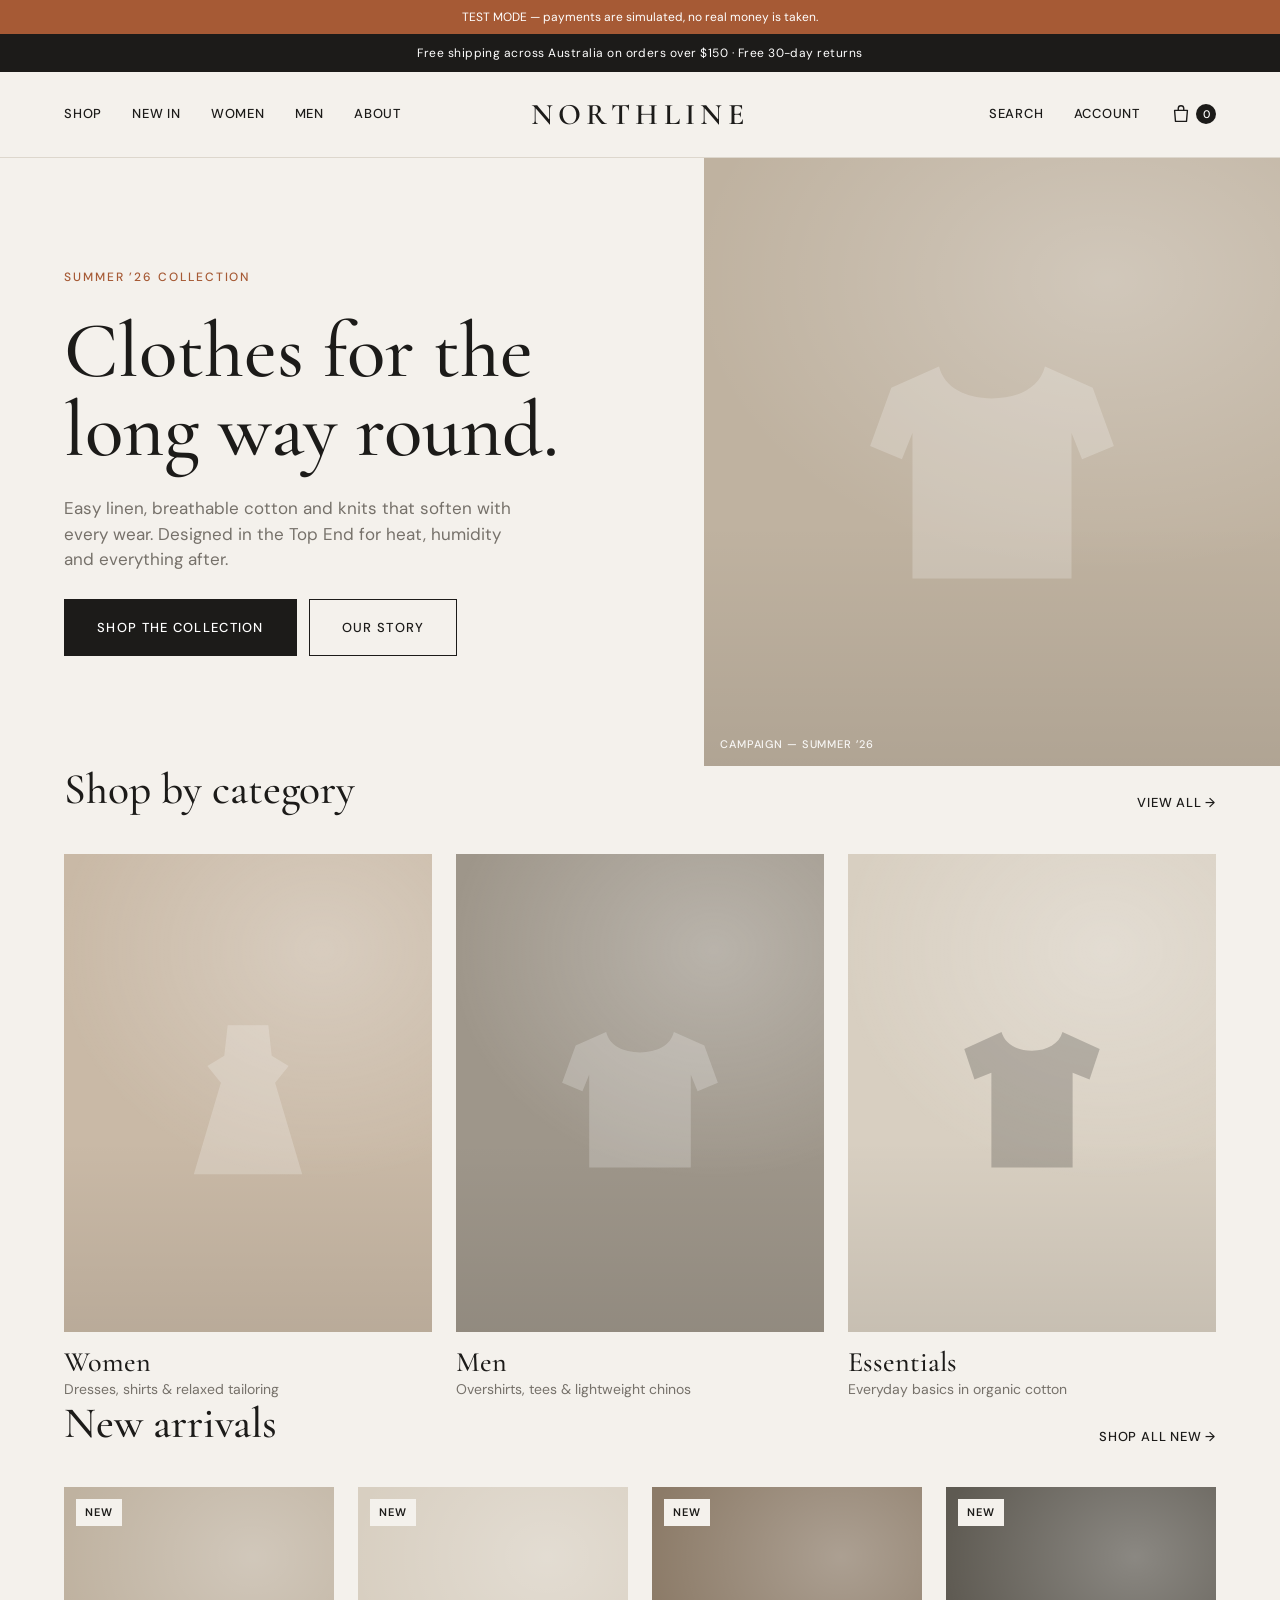
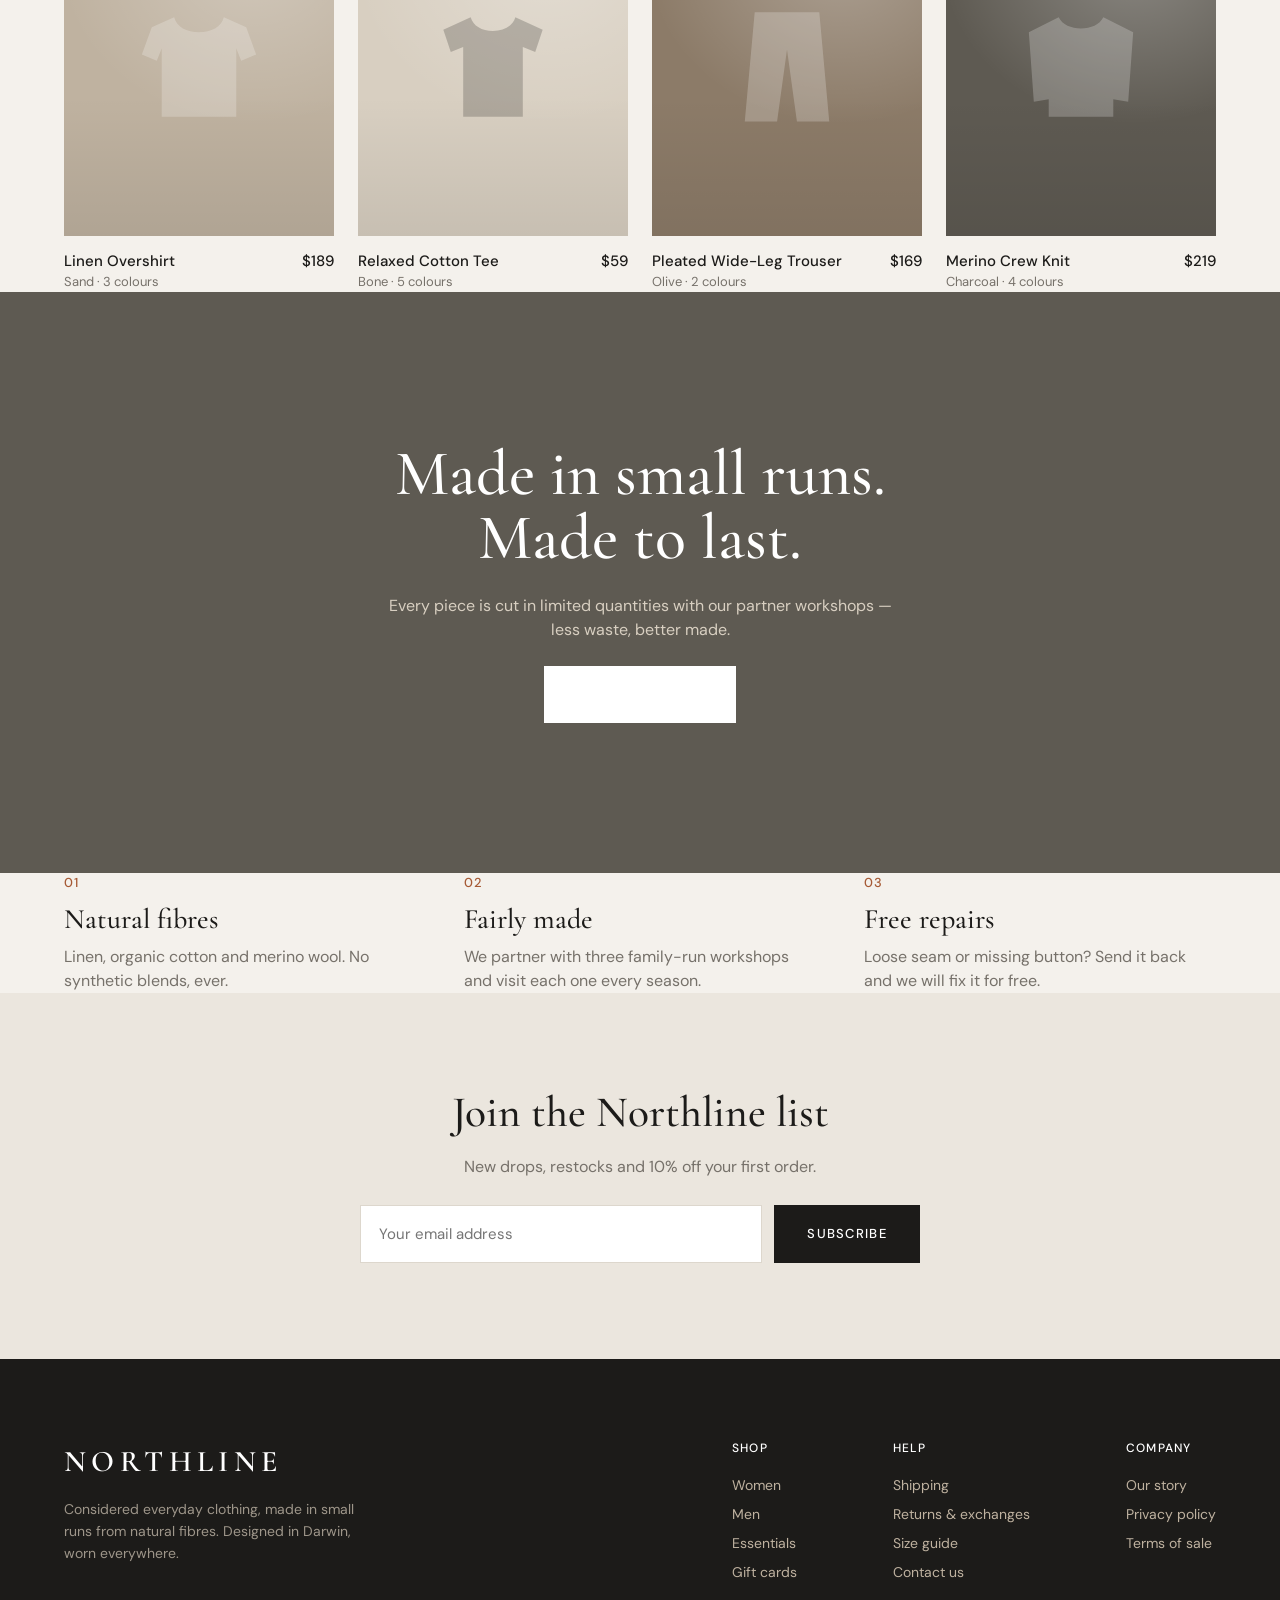
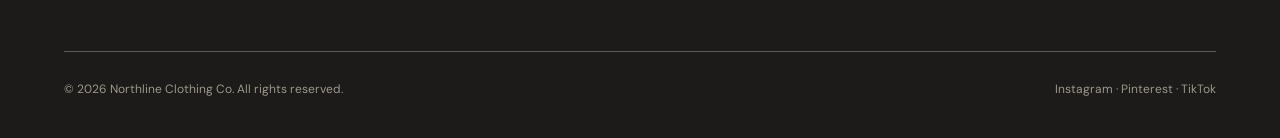
==== index.html @ 9e4be4b4 "Add files via upload" ====
<!DOCTYPE html>
<html lang="en">
<head>
<meta charset="UTF-8">
<meta name="viewport" content="width=device-width, initial-scale=1">
<title>Northline — Considered everyday clothing</title>
<meta name="description" content="Northline makes breathable everyday clothing from natural fibres. Designed in Darwin, Australia. Free shipping over $150.">
<link rel="icon" href="data:image/svg+xml,%3Csvg xmlns='http://www.w3.org/2000/svg' viewBox='0 0 32 32'%3E%3Crect width='32' height='32' fill='%231C1B19'/%3E%3Ctext x='16' y='23' font-family='Georgia' font-size='20' fill='%23F4F1EC' text-anchor='middle'%3EN%3C/text%3E%3C/svg%3E">
<link rel="preconnect" href="https://fonts.googleapis.com">
<link rel="preconnect" href="https://fonts.gstatic.com" crossorigin>
<link href="https://fonts.googleapis.com/css2?family=Cormorant+Garamond:ital,wght@0,500;0,600;1,500&family=DM+Sans:wght@400;500;600&display=swap" rel="stylesheet">
<link rel="stylesheet" href="style.css">
</head>
<body>
<div class="demo" id="demo" hidden>TEST MODE — payments are simulated, no real money is taken.</div>
<div class="ann">Free shipping across Australia on orders over $150 · Free 30-day returns</div>
<header class="nav">
  <div class="navrow">
    <div class="navl">
      <button class="iconbtn" aria-label="Menu" onclick="drawer(true)"><svg width="24" height="24" viewBox="0 0 24 24" fill="none" stroke="currentColor" stroke-width="1.5" stroke-linecap="round"><path d="M3 7h18M3 12h18M3 17h18"/></svg></button>
      <a class="link" href="#shop" data-nav="shop">Shop</a>
      <a class="link" href="#shop-new" data-nav="shop-new">New in</a>
      <a class="link" href="#shop-women" data-nav="shop-women">Women</a>
      <a class="link" href="#shop-men" data-nav="shop-men">Men</a>
      <a class="link" href="#about" data-nav="about">About</a>
    </div>
    <a class="logo" href="#home">NORTHLINE</a>
    <div class="navr">
      <a class="link txt" href="#shop">Search</a>
      <a class="link txt" href="#about">Account</a>
      <a class="link" href="#bag" aria-label="Bag" style="display:inline-flex;align-items:center"><svg class="iconbag" width="22" height="22" viewBox="0 0 24 24" fill="none" stroke="currentColor" stroke-width="1.5" stroke-linejoin="round"><path d="M5 8h14l-1 12H6L5 8z"/><path d="M9 8V6a3 3 0 0 1 6 0v2"/></svg><span class="bagcount" id="bagcount">0</span></a>
    </div>
  </div>
</header>

<div class="drawer" id="drawer">
  <div class="scrim" onclick="drawer(false)"></div>
  <div class="panel">
    <div class="top"><span class="logo" style="font-size:22px">NORTHLINE</span><button aria-label="Close" onclick="drawer(false)"><svg width="24" height="24" viewBox="0 0 24 24" fill="none" stroke="currentColor" stroke-width="1.5" stroke-linecap="round"><path d="M6 6l12 12M18 6L6 18"/></svg></button></div>
    <nav style="padding:20px 0;border-bottom:1px solid var(--line)">
      <a href="#shop">Shop all <span>→</span></a><a href="#shop-new">New in <span>→</span></a><a href="#shop-women">Women <span>→</span></a><a href="#shop-men">Men <span>→</span></a><a href="#about">Our story <span>→</span></a><a href="#bag">Your bag <span>→</span></a>
    </nav>
    <div class="small" style="padding-top:16px"><a href="#about">Account</a><a href="#help">Help &amp; contact</a><a href="#privacy">Privacy</a></div>
    <p class="muted" style="margin-top:auto;font-size:13px">Free shipping on orders over $150</p>
  </div>
</div>

<main id="app"></main>

<footer>
  <div class="ft">
    <div style="max-width:320px"><div class="logo" style="margin-bottom:14px">NORTHLINE</div><p style="color:#9E968A;font-size:14px;line-height:1.6">Considered everyday clothing, made in small runs from natural fibres. Designed in Darwin, worn everywhere.</p></div>
    <div class="cols">
      <div><h4>Shop</h4><a href="#shop-women">Women</a><a href="#shop-men">Men</a><a href="#shop-essentials">Essentials</a><a href="#shop">Gift cards</a></div>
      <div><h4>Help</h4><a href="#help">Shipping</a><a href="#help">Returns &amp; exchanges</a><a href="#help">Size guide</a><a href="#help">Contact us</a></div>
      <div><h4>Company</h4><a href="#about">Our story</a><a href="#privacy">Privacy policy</a><a href="#terms">Terms of sale</a></div>
    </div>
  </div>
  <div class="bot"><span>© 2026 Northline Clothing Co. All rights reserved.<span id="abn"></span></span><span>Instagram · Pinterest · TikTok</span></div>
</footer>

<div class="toast" id="toast"></div>
<div class="modal" id="modal" onclick="if(event.target===this)closeModal()"><div class="box"><div class="h3" id="mtitle"></div><p class="muted" id="mtext"></p><button class="btn dark" onclick="closeModal()">Close</button></div></div>

<script src="config.js"></script>
<script src="app.js"></script>
</body>
</html>
---- style.css ----
:root{--bg:#F4F1EC;--ink:#1C1B19;--stone:#76716A;--line:#DDD7CD;--clay:#A65A35;--card:#EBE6DE;--white:#fff;--pad:64px;--serif:'Cormorant Garamond',Georgia,serif;--sans:'DM Sans',system-ui,sans-serif}
*{box-sizing:border-box;margin:0;padding:0}
html{scroll-behavior:smooth}
body{background:var(--bg);color:var(--ink);font-family:var(--sans);font-size:16px;line-height:1.5;-webkit-font-smoothing:antialiased}
a{color:inherit;text-decoration:none}
button{font:inherit;color:inherit;background:none;border:0;cursor:pointer}
img,svg{display:block}
.wrap{padding:0 var(--pad)}
.eyebrow{font-size:12px;font-weight:500;letter-spacing:.16em;text-transform:uppercase;color:var(--clay)}
.h1{font-family:var(--serif);font-weight:500;font-size:clamp(46px,6.2vw,88px);line-height:1}
.h2{font-family:var(--serif);font-weight:500;font-size:clamp(32px,3.4vw,48px);line-height:1.1}
.h3{font-family:var(--serif);font-weight:500;font-size:clamp(24px,2.2vw,32px);line-height:1.15}
.muted{color:var(--stone)}
.btn{display:inline-flex;align-items:center;justify-content:center;gap:8px;padding:18px 32px;font-size:13px;font-weight:500;letter-spacing:.1em;text-transform:uppercase;border:1px solid var(--ink);transition:.2s}
.btn.dark{background:var(--ink);color:#fff}.btn.dark:hover{background:#3a3834}
.btn.outline:hover{background:var(--ink);color:#fff}
.btn.light{background:#fff;border-color:#fff}.btn.light:hover{background:var(--card)}
.btn.block{width:100%}
.link{font-size:13px;font-weight:500;letter-spacing:.06em;text-transform:uppercase;border-bottom:1px solid transparent;transition:.2s}
.link:hover{border-color:currentColor}
/* header */
.ann{background:var(--ink);color:#fff;font-size:12px;letter-spacing:.04em;text-align:center;padding:10px 16px}
header.nav{position:sticky;top:0;z-index:40;background:rgba(244,241,236,.94);backdrop-filter:blur(10px);border-bottom:1px solid var(--line)}
.navrow{display:grid;grid-template-columns:1fr auto 1fr;align-items:center;padding:20px var(--pad)}
.navl,.navr{display:flex;gap:30px;align-items:center}.navr{justify-content:flex-end}
.logo{font-family:var(--serif);font-weight:600;font-size:30px;letter-spacing:.18em}
.navl a.active{border-color:currentColor}
.iconbtn{display:none;padding:6px}
.bagcount{display:inline-grid;place-items:center;min-width:20px;height:20px;border-radius:10px;background:var(--ink);color:#fff;font-size:11px;padding:0 6px;margin-left:4px;letter-spacing:0}
/* drawer */
.drawer{position:fixed;inset:0;z-index:60;pointer-events:none}
.drawer .scrim{position:absolute;inset:0;background:rgba(28,27,25,.35);opacity:0;transition:.3s}
.drawer .panel{position:absolute;top:0;left:0;bottom:0;width:min(88vw,380px);background:var(--bg);transform:translateX(-100%);transition:.35s cubic-bezier(.2,.8,.2,1);display:flex;flex-direction:column;padding:20px}
.drawer.open{pointer-events:auto}.drawer.open .scrim{opacity:1}.drawer.open .panel{transform:none}
.drawer .top{display:flex;justify-content:space-between;align-items:center;padding-bottom:16px;border-bottom:1px solid var(--line)}
.drawer nav a{display:flex;justify-content:space-between;align-items:center;font-family:var(--serif);font-size:34px;padding:10px 0}
.drawer .small a{display:block;color:var(--stone);padding:6px 0;font-size:15px}
/* images */
.ph{position:relative;overflow:hidden;background:var(--c,#BFB2A0)}
.ph::before{content:"";position:absolute;inset:0;background:radial-gradient(120% 80% at 70% 20%,rgba(255,255,255,.28),transparent 60%),linear-gradient(180deg,transparent 60%,rgba(0,0,0,.08))}
.ph .tag{position:absolute;left:16px;bottom:14px;font-size:11px;font-weight:500;letter-spacing:.08em;text-transform:uppercase;color:rgba(255,255,255,.9)}
.ph.lt .tag{color:rgba(28,27,25,.6)}
.ph svg.garment{position:absolute;left:50%;top:50%;width:46%;transform:translate(-50%,-46%);opacity:.22}
/* hero */
.hero{display:grid;grid-template-columns:1fr 1fr;gap:64px;align-items:center;padding-left:var(--pad)}
.hero .copy{display:flex;flex-direction:column;gap:26px;max-width:560px;padding:64px 0}
.hero .ph{aspect-ratio:720/760}
.row{display:flex;gap:12px;flex-wrap:wrap}
section{padding:110px 0}
.shead{display:flex;justify-content:space-between;align-items:flex-end;gap:16px;margin-bottom:40px}
.grid3{display:grid;grid-template-columns:repeat(3,1fr);gap:24px}
.grid4{display:grid;grid-template-columns:repeat(4,1fr);gap:48px 24px}
.cat .ph{aspect-ratio:400/520;margin-bottom:14px;transition:.4s}
.cat:hover .ph{filter:brightness(.95)}
.pcard .ph{aspect-ratio:310/400;margin-bottom:14px}
.pcard .ph img{transition:.5s}
.pcard:hover .ph{filter:brightness(.96)}
.pcard .info{display:flex;justify-content:space-between;gap:12px;font-weight:500;font-size:15px}
.pcard .sub{font-size:13px;color:var(--stone);font-weight:400}
.badge{position:absolute;top:12px;left:12px;background:var(--bg);font-size:11px;font-weight:600;letter-spacing:.08em;text-transform:uppercase;padding:5px 9px}
.editorial{background:#5E5A52;color:#fff;text-align:center;padding:150px var(--pad);display:flex;flex-direction:column;align-items:center;gap:24px}
.editorial p{color:#D8CFC1;max-width:520px}
.values{display:grid;grid-template-columns:repeat(3,1fr);gap:48px}
.values .n{font-size:13px;font-weight:500;color:var(--clay);letter-spacing:.1em;margin-bottom:10px}
.values p{color:var(--stone);margin-top:10px;max-width:380px}
.news{background:var(--card);text-align:center;padding:96px var(--pad);display:flex;flex-direction:column;align-items:center;gap:18px}
.news form{display:flex;gap:12px;width:100%;max-width:560px;margin-top:8px}
.field{flex:1;min-width:0;padding:16px 18px;border:1px solid var(--line);background:#fff;font:inherit;font-size:15px;outline:none;border-radius:0}
input.field:focus{border-color:var(--ink)}
/* footer */
footer{background:var(--ink);color:#fff;padding:80px var(--pad) 40px}
footer .ft{display:flex;justify-content:space-between;gap:48px;flex-wrap:wrap}
footer .cols{display:flex;gap:96px;flex-wrap:wrap}
footer h4{font-size:12px;font-weight:500;letter-spacing:.1em;text-transform:uppercase;margin-bottom:14px}
footer .cols a,footer .cols span{display:block;color:#BFB2A0;font-size:14px;padding:4px 0}
footer .cols a:hover{color:#fff}
footer .bot{display:flex;justify-content:space-between;gap:16px;flex-wrap:wrap;border-top:1px solid #5E5A52;margin-top:64px;padding-top:28px;font-size:12px;color:#9E968A}
/* shop */
.phead{padding:56px var(--pad) 28px}
.crumb{font-size:13px;color:var(--stone);margin-bottom:12px}.crumb a:hover{color:var(--ink)}
.filters{display:flex;justify-content:space-between;align-items:center;gap:16px;padding:0 var(--pad) 32px;flex-wrap:wrap}
.chips{display:flex;gap:8px;overflow-x:auto;scrollbar-width:none}.chips::-webkit-scrollbar{display:none}
.chip{padding:10px 18px;border:1px solid var(--line);border-radius:999px;font-size:13px;font-weight:500;white-space:nowrap;transition:.2s}
.chip:hover{border-color:var(--ink)}.chip.on{background:var(--ink);color:#fff;border-color:var(--ink)}
select.sort{font:inherit;font-size:13px;font-weight:500;letter-spacing:.06em;text-transform:uppercase;background:transparent;border:0;cursor:pointer;color:var(--ink)}
/* product */
.pmain{display:grid;grid-template-columns:minmax(0,1.15fr) minmax(0,1fr);gap:72px;padding:8px var(--pad) 110px}
.gallery{display:grid;grid-template-columns:repeat(3,1fr);gap:16px}
.gallery .main{grid-column:1/-1;aspect-ratio:760/920}
.gallery .th{aspect-ratio:240/300}
.pinfo{display:flex;flex-direction:column;gap:22px;position:sticky;top:110px;align-self:start}
.swatches{display:flex;gap:12px}
.sw{width:32px;height:32px;border-radius:50%;background:var(--c);border:1px solid var(--line);outline:2px solid transparent;outline-offset:3px;transition:.2s}
.sw.on{outline-color:var(--ink)}
.sizes{display:flex;gap:8px}
.size{width:64px;padding:13px 0;border:1px solid var(--line);font-size:14px;font-weight:500;transition:.2s}
.size:hover{border-color:var(--ink)}.size.on{background:var(--ink);color:#fff;border-color:var(--ink)}
.size.out{color:#B5AEA4;text-decoration:line-through;cursor:not-allowed}
.lbl{font-size:13px;font-weight:500;letter-spacing:.06em;text-transform:uppercase;display:flex;justify-content:space-between}
.lbl span{font-weight:400;letter-spacing:0;text-transform:none;color:var(--stone)}
.err{color:var(--clay);font-size:13px;min-height:0}
details{border-bottom:1px solid var(--line);padding:18px 0}
details summary{list-style:none;display:flex;justify-content:space-between;cursor:pointer;font-weight:500;font-size:15px}
details summary::-webkit-details-marker{display:none}
details summary::after{content:"+";font-size:20px;line-height:1;font-weight:400}
details[open] summary::after{content:"–"}
details p{color:var(--stone);font-size:14px;margin-top:12px;line-height:1.65}
.accs{border-top:1px solid var(--line)}
/* about */
.intro{text-align:center;padding:110px var(--pad) 72px;display:flex;flex-direction:column;align-items:center;gap:22px}
.intro p{max-width:620px;font-size:18px}
.story{display:grid;grid-template-columns:1fr 1.15fr;gap:96px;padding:110px var(--pad)}
.story p{color:var(--stone);font-size:17px;line-height:1.75;margin-bottom:20px}
.stats{display:grid;grid-template-columns:repeat(4,1fr);gap:24px;padding:0 var(--pad) 110px}
.stat{background:var(--card);padding:40px}.stat b{display:block;font-family:var(--serif);font-weight:500;font-size:56px;line-height:1.1}
.cta{background:var(--ink);color:#fff;text-align:center;padding:100px var(--pad);display:flex;flex-direction:column;align-items:center;gap:24px}
/* bag */
.bagmain{display:grid;grid-template-columns:1fr 440px;gap:64px;padding:0 var(--pad) 110px;align-items:start}
.items{border-top:1px solid var(--line)}
.item{display:grid;grid-template-columns:132px 1fr auto;gap:28px;padding:28px 0;border-bottom:1px solid var(--line)}
.item .ph{aspect-ratio:132/166}
.item .meta{display:flex;flex-direction:column;gap:8px;align-items:flex-start}
.qty{display:inline-flex;align-items:center;border:1px solid var(--line)}
.qty button{width:38px;height:38px;font-size:18px}.qty span{min-width:24px;text-align:center;font-weight:500;font-size:14px}
.rm{font-size:13px;color:var(--stone);text-decoration:underline}
.summary{background:var(--card);padding:36px;display:flex;flex-direction:column;gap:14px;position:sticky;top:110px}
.sline{display:flex;justify-content:space-between;color:var(--stone);font-size:15px}
.sline.total{color:var(--ink);font-weight:500;font-size:17px;border-top:1px solid #D8CFC1;padding-top:14px}
.empty{padding:40px 0 110px;text-align:center;display:flex;flex-direction:column;align-items:center;gap:18px}
/* toast + modal */
.toast{position:fixed;left:50%;bottom:24px;transform:translate(-50%,calc(100% + 40px));visibility:hidden;background:var(--ink);color:#fff;padding:14px 20px;font-size:14px;z-index:80;transition:.35s cubic-bezier(.2,.8,.2,1);display:flex;gap:16px;align-items:center;white-space:nowrap}
.toast.show{transform:translate(-50%,0);visibility:visible}.toast a{text-decoration:underline}
.modal{position:fixed;inset:0;z-index:90;display:none;place-items:center;background:rgba(28,27,25,.4);padding:20px}
.modal.open{display:grid}
.modal .box{background:var(--bg);padding:40px;max-width:440px;text-align:center;display:flex;flex-direction:column;gap:14px;align-items:center}
main{animation:fade .35s ease}
@keyframes fade{from{opacity:0;transform:translateY(6px)}to{opacity:1;transform:none}}
/* responsive */
@media (max-width:1000px){:root{--pad:32px}.grid4{grid-template-columns:repeat(2,1fr)}.stats{grid-template-columns:repeat(2,1fr)}.bagmain{grid-template-columns:1fr}.summary{position:static}}
@media (max-width:760px){
:root{--pad:20px}
section{padding:56px 0}
.navrow{padding:12px var(--pad)}.navl a,.navr a.txt{display:none}.iconbtn{display:inline-flex}
.logo{font-size:22px;letter-spacing:.16em}.navl,.navr{gap:10px}
.hero{grid-template-columns:1fr;gap:0;padding:0}.hero .ph{order:-1;aspect-ratio:390/460}.hero .copy{padding:28px var(--pad) 8px;gap:16px}
.hero .row .btn{flex:1 1 100%}
.grid3{grid-template-columns:1fr;gap:16px}
.cat{display:grid;grid-template-columns:88px 1fr;gap:16px;align-items:center;border-bottom:1px solid var(--line);padding-bottom:16px}
.cat .ph{aspect-ratio:88/104;margin:0}
.grid4{gap:28px 16px}
.pcard .info{flex-direction:column;gap:2px;font-size:14px}.pcard .sub{display:none}
.editorial{padding:72px var(--pad)}
.values{grid-template-columns:1fr;gap:28px}
.news{padding:48px var(--pad);text-align:left;align-items:flex-start}.news form{flex-direction:column}
footer{padding:48px var(--pad) 32px}footer .cols{gap:40px}
.phead{padding:24px var(--pad) 16px}
.pmain{grid-template-columns:1fr;gap:24px;padding:0 0 56px}
.gallery{grid-template-columns:none;grid-auto-flow:column;grid-auto-columns:88%;overflow-x:auto;scroll-snap-type:x mandatory;gap:8px;scrollbar-width:none}
.gallery .main,.gallery .th{grid-column:auto;aspect-ratio:390/480;scroll-snap-align:start}
.pinfo{padding:0 var(--pad);position:static}
.sizes .size{flex:1;width:auto}
.intro{padding:48px var(--pad) 32px;text-align:left;align-items:flex-start}.intro .h1{text-align:left}
.story{grid-template-columns:1fr;gap:16px;padding:48px var(--pad)}
.stats{gap:12px;padding-bottom:56px}.stat{padding:20px}.stat b{font-size:36px}
.cta{padding:56px var(--pad)}
.item{grid-template-columns:88px 1fr;gap:16px}.item .price{grid-column:2}
.summary{padding:20px}
}
/* ---------- checkout, help, images ---------- */
.ph img.photo{position:absolute;inset:0;width:100%;height:100%;object-fit:cover}
.demo{background:#A65A35;color:#fff;font-size:12px;text-align:center;padding:8px 16px}
.cform{display:flex;flex-direction:column;gap:18px}
.cform .h3{margin-top:14px}
.fgrid{display:grid;grid-template-columns:1fr 1fr;gap:14px}
.fl{display:flex;flex-direction:column;gap:6px;font-size:13px;font-weight:500}
.fl.full{grid-column:1/-1}
.fl .field,.fl select{width:100%}
select.field{appearance:none;background:#fff url("data:image/svg+xml,%3Csvg xmlns='http://www.w3.org/2000/svg' width='12' height='8' fill='none' stroke='%231C1B19' stroke-width='1.5'%3E%3Cpath d='M1 1l5 5 5-5'/%3E%3C/svg%3E") no-repeat right 16px center}
.field:invalid.touched{border-color:#A65A35}
.shipopt{display:flex;gap:14px;align-items:center;border:1px solid var(--line);background:#fff;padding:16px 18px;cursor:pointer}
.shipopt+.shipopt{margin-top:-1px}
.shipopt:has(input:checked){border-color:var(--ink);position:relative;z-index:1}
.shipopt input{accent-color:#1C1B19;width:18px;height:18px}
.shipopt .grow{flex:1}.shipopt small{display:block;color:var(--stone)}
.paybox{background:#fff;border:1px solid var(--line);padding:20px;min-height:120px}
.secure{display:flex;gap:8px;align-items:center;font-size:13px;color:var(--stone)}
.mini{display:grid;grid-template-columns:56px 1fr auto;gap:14px;align-items:center;font-size:14px}
.mini .ph{aspect-ratio:56/70}
.mini .q{position:relative}
.help{max-width:820px;padding:0 var(--pad) 110px}
.help h2{margin:48px 0 12px}.help p,.help li{color:var(--stone);line-height:1.75;margin-bottom:10px}.help ul{padding-left:20px}
.confirm{max-width:640px;margin:0 auto;padding:96px var(--pad) 120px;text-align:center;display:flex;flex-direction:column;gap:18px;align-items:center}
.tick{width:64px;height:64px;border-radius:50%;background:var(--ink);display:grid;place-items:center}
@media (max-width:760px){.fgrid{grid-template-columns:1fr}.confirm{padding:56px var(--pad) 72px}}
@media (max-width:760px){.ann,.demo{font-size:11px;padding:7px 12px}}
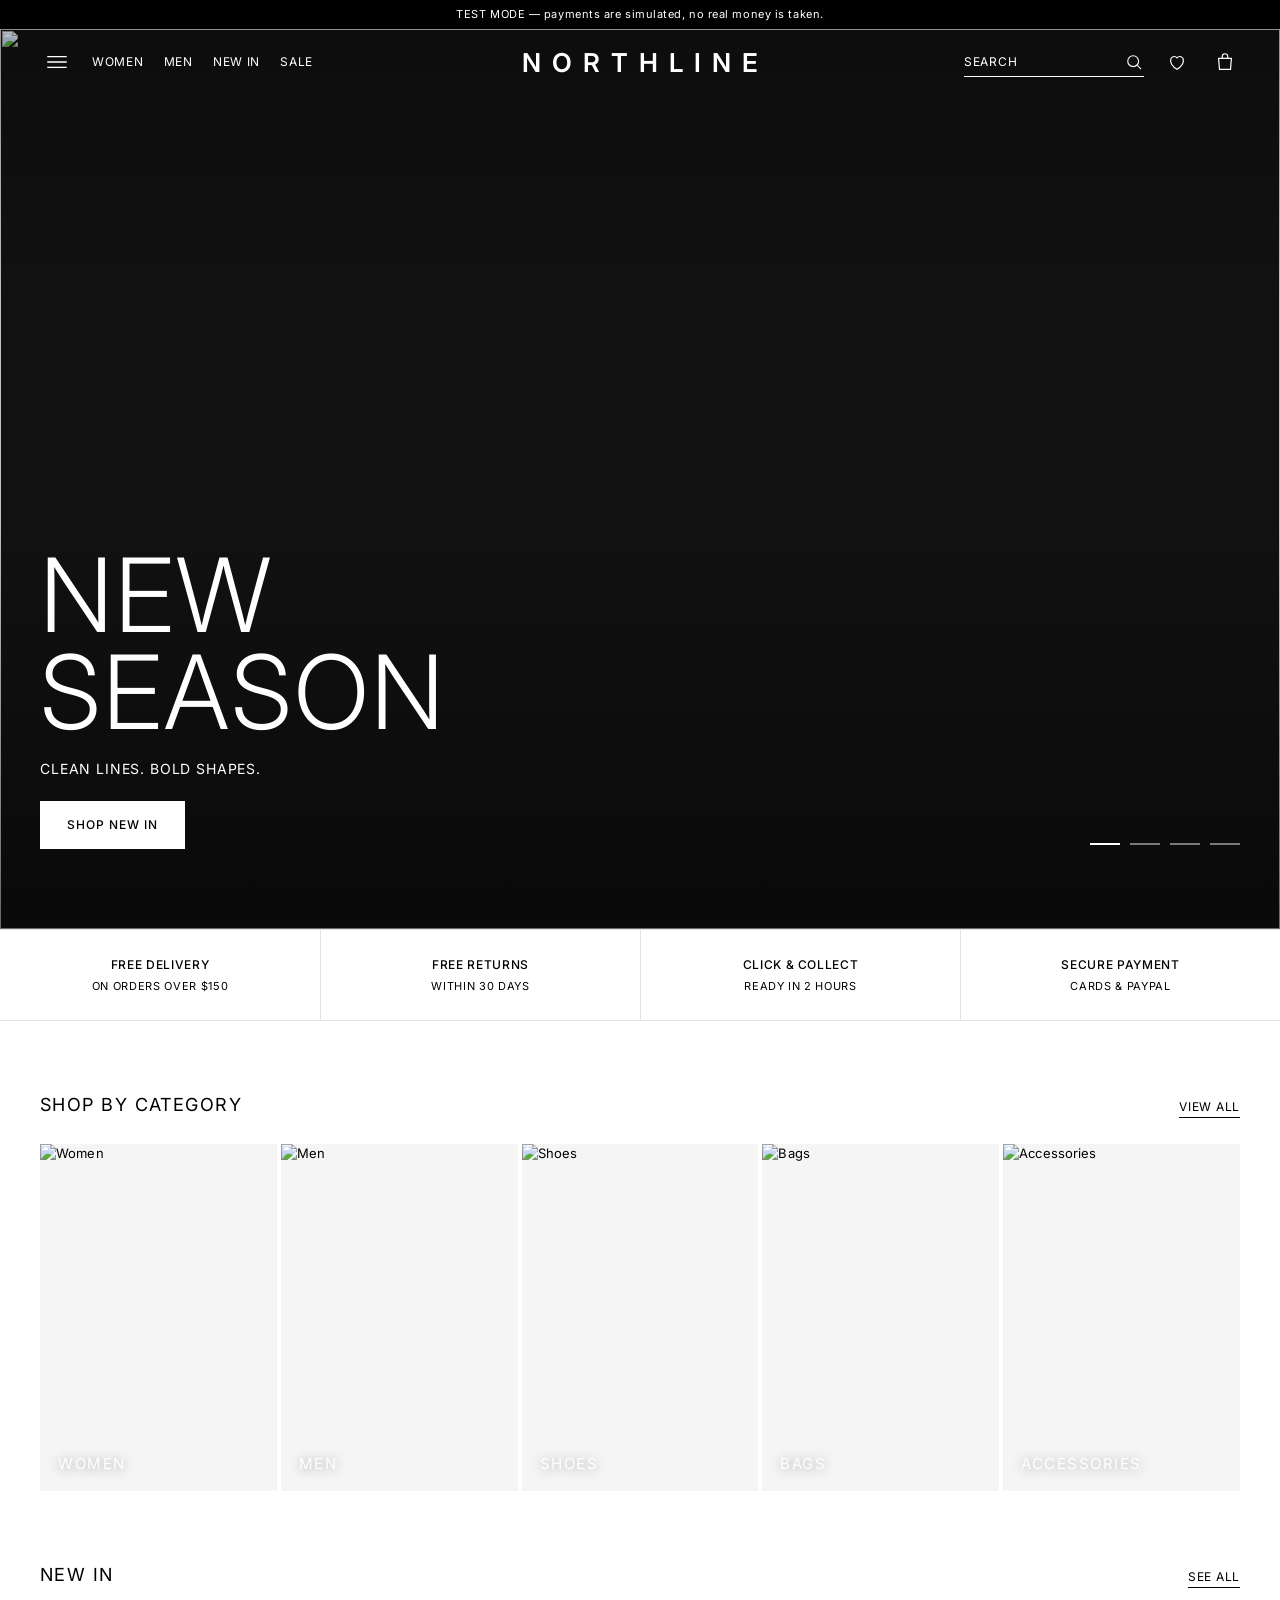
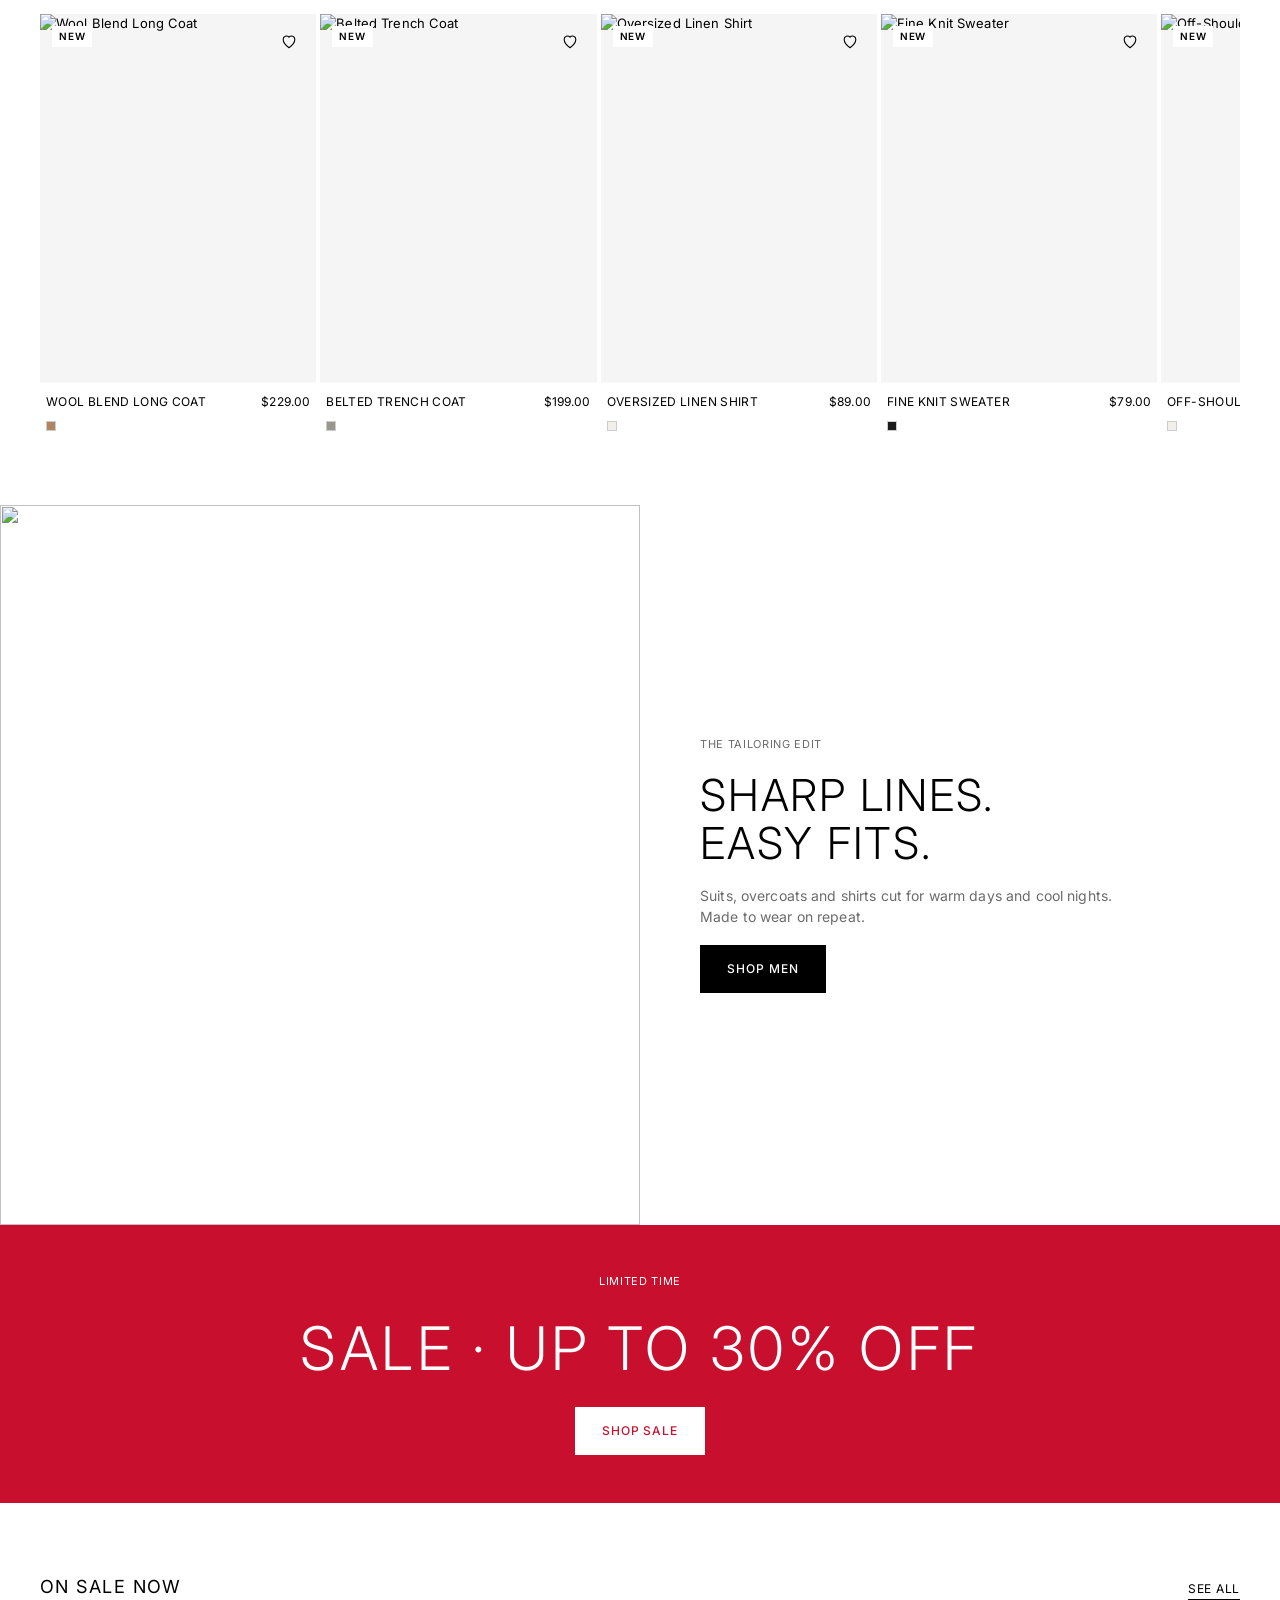
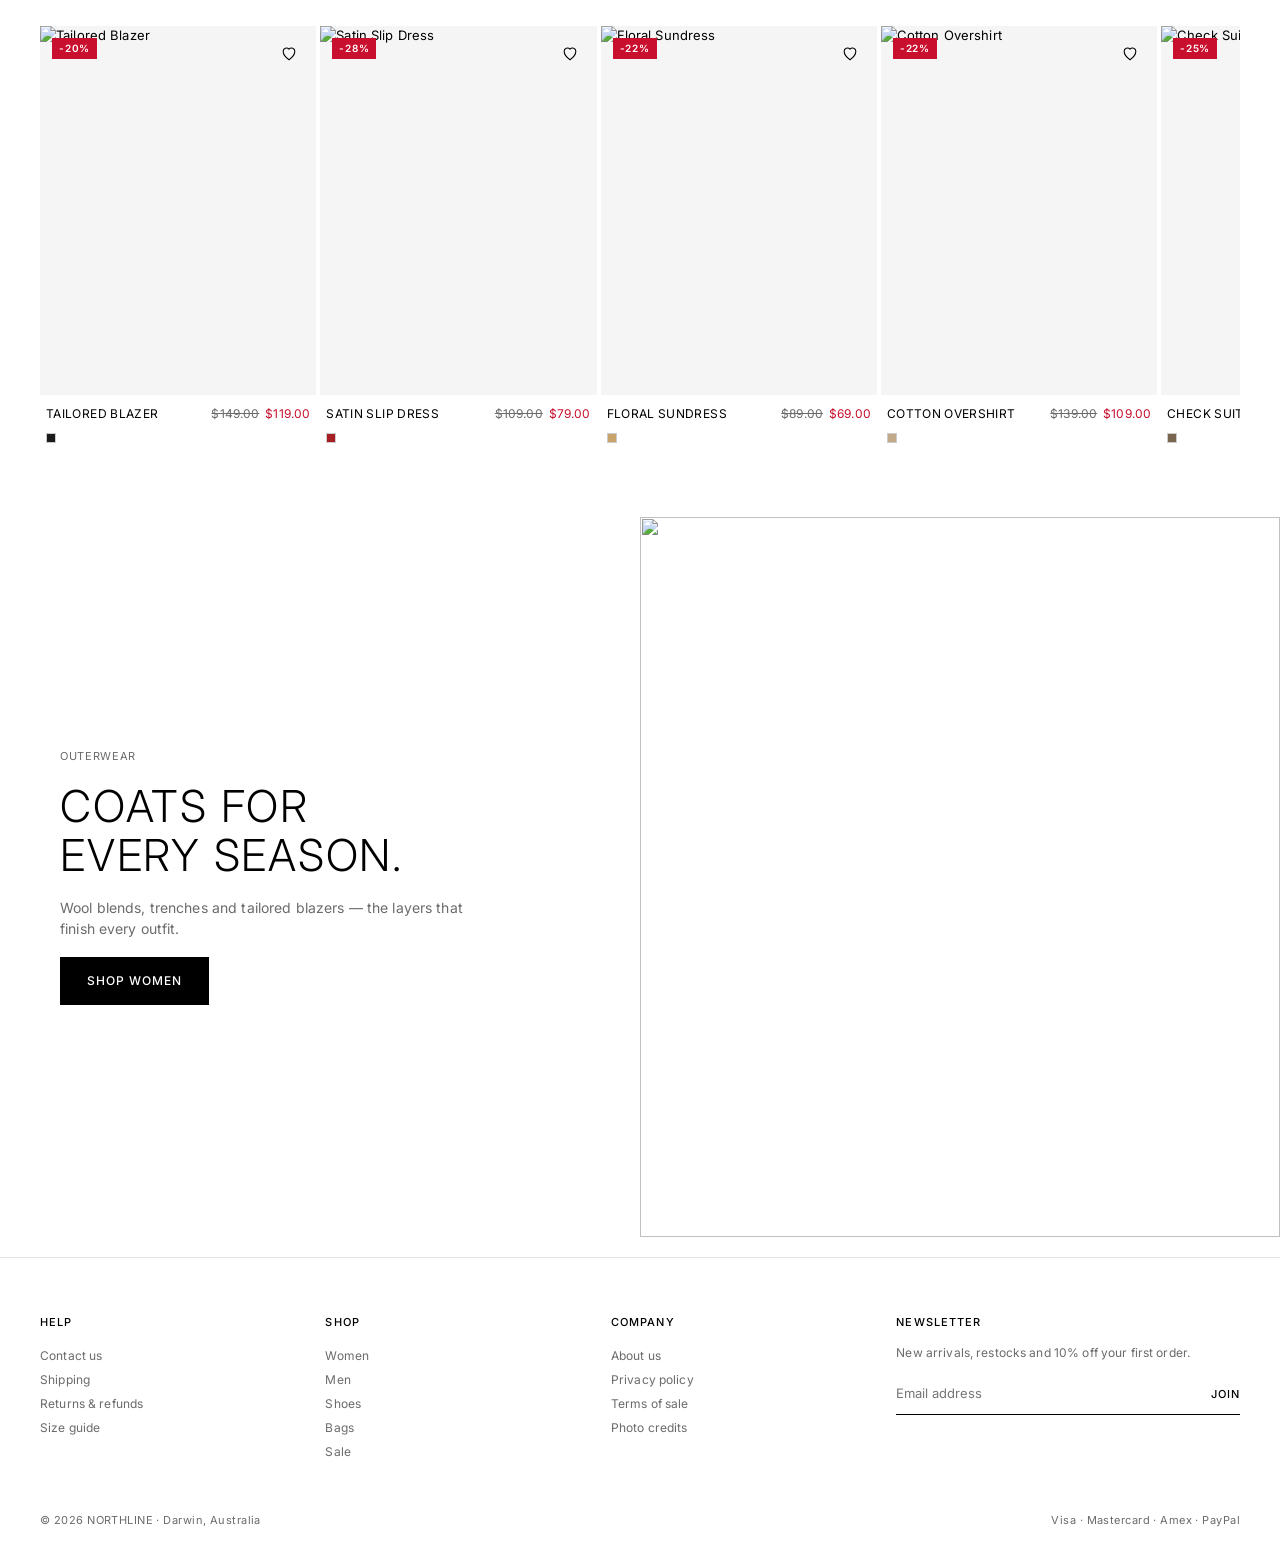
==== commit d70598ae: "Full fashion store with owner admin page" ====
--- a/index.html
+++ b/index.html
@@ -3,64 +3,66 @@
 <head>
 <meta charset="UTF-8">
 <meta name="viewport" content="width=device-width, initial-scale=1">
-<title>Northline — Considered everyday clothing</title>
-<meta name="description" content="Northline makes breathable everyday clothing from natural fibres. Designed in Darwin, Australia. Free shipping over $150.">
-<link rel="icon" href="data:image/svg+xml,%3Csvg xmlns='http://www.w3.org/2000/svg' viewBox='0 0 32 32'%3E%3Crect width='32' height='32' fill='%231C1B19'/%3E%3Ctext x='16' y='23' font-family='Georgia' font-size='20' fill='%23F4F1EC' text-anchor='middle'%3EN%3C/text%3E%3C/svg%3E">
+<title>NORTHLINE — Women, Men, Shoes &amp; Bags</title>
+<meta name="description" content="Shop new-season womenswear, menswear, shoes, bags and accessories. Free delivery over $150 across Australia.">
+<link rel="icon" href="data:image/svg+xml,%3Csvg xmlns='http://www.w3.org/2000/svg' viewBox='0 0 32 32'%3E%3Crect width='32' height='32' fill='%23000'/%3E%3Ctext x='16' y='22' font-family='Arial' font-weight='700' font-size='16' fill='%23fff' text-anchor='middle'%3EN%3C/text%3E%3C/svg%3E">
 <link rel="preconnect" href="https://fonts.googleapis.com">
 <link rel="preconnect" href="https://fonts.gstatic.com" crossorigin>
-<link href="https://fonts.googleapis.com/css2?family=Cormorant+Garamond:ital,wght@0,500;0,600;1,500&family=DM+Sans:wght@400;500;600&display=swap" rel="stylesheet">
+<link rel="preconnect" href="https://images.unsplash.com">
+<link href="https://fonts.googleapis.com/css2?family=Inter:wght@300;400;500;600&display=swap" rel="stylesheet">
 <link rel="stylesheet" href="style.css">
 </head>
 <body>
 <div class="demo" id="demo" hidden>TEST MODE — payments are simulated, no real money is taken.</div>
-<div class="ann">Free shipping across Australia on orders over $150 · Free 30-day returns</div>
-<header class="nav">
-  <div class="navrow">
-    <div class="navl">
-      <button class="iconbtn" aria-label="Menu" onclick="drawer(true)"><svg width="24" height="24" viewBox="0 0 24 24" fill="none" stroke="currentColor" stroke-width="1.5" stroke-linecap="round"><path d="M3 7h18M3 12h18M3 17h18"/></svg></button>
-      <a class="link" href="#shop" data-nav="shop">Shop</a>
-      <a class="link" href="#shop-new" data-nav="shop-new">New in</a>
-      <a class="link" href="#shop-women" data-nav="shop-women">Women</a>
-      <a class="link" href="#shop-men" data-nav="shop-men">Men</a>
-      <a class="link" href="#about" data-nav="about">About</a>
-    </div>
-    <a class="logo" href="#home">NORTHLINE</a>
-    <div class="navr">
-      <a class="link txt" href="#shop">Search</a>
-      <a class="link txt" href="#about">Account</a>
-      <a class="link" href="#bag" aria-label="Bag" style="display:inline-flex;align-items:center"><svg class="iconbag" width="22" height="22" viewBox="0 0 24 24" fill="none" stroke="currentColor" stroke-width="1.5" stroke-linejoin="round"><path d="M5 8h14l-1 12H6L5 8z"/><path d="M9 8V6a3 3 0 0 1 6 0v2"/></svg><span class="bagcount" id="bagcount">0</span></a>
-    </div>
+<header class="hdr" id="hdr">
+  <div class="hl">
+    <button class="ib" aria-label="Menu" onclick="UI.menu(true)"><svg width="26" height="26" viewBox="0 0 24 24" fill="none" stroke="currentColor" stroke-width="1.3"><path d="M3 7h18M3 12h18M3 17h18"/></svg></button>
+    <nav class="topcats" id="topcats"></nav>
+  </div>
+  <a class="logo" href="#home">NORTHLINE</a>
+  <div class="hr">
+    <button class="searchbtn" onclick="UI.search(true)"><span>Search</span><svg width="20" height="20" viewBox="0 0 24 24" fill="none" stroke="currentColor" stroke-width="1.3"><circle cx="11" cy="11" r="6.5"/><path d="M16 16l4.5 4.5"/></svg></button>
+    <a class="ib" href="#wishlist" aria-label="Wishlist"><svg width="22" height="22" viewBox="0 0 24 24" fill="none" stroke="currentColor" stroke-width="1.3"><path d="M12 20s-7-4.4-7-10a4 4 0 0 1 7-2.6A4 4 0 0 1 19 10c0 5.6-7 10-7 10z"/></svg><span class="cnt" id="wishcount"></span></a>
+    <button class="ib" aria-label="Bag" onclick="UI.bag(true)"><svg width="22" height="22" viewBox="0 0 24 24" fill="none" stroke="currentColor" stroke-width="1.3"><path d="M5 8h14l-1 12H6L5 8z"/><path d="M9 8V6a3 3 0 0 1 6 0v2"/></svg><span class="cnt" id="bagcount"></span></button>
   </div>
 </header>
 
-<div class="drawer" id="drawer">
-  <div class="scrim" onclick="drawer(false)"></div>
-  <div class="panel">
-    <div class="top"><span class="logo" style="font-size:22px">NORTHLINE</span><button aria-label="Close" onclick="drawer(false)"><svg width="24" height="24" viewBox="0 0 24 24" fill="none" stroke="currentColor" stroke-width="1.5" stroke-linecap="round"><path d="M6 6l12 12M18 6L6 18"/></svg></button></div>
-    <nav style="padding:20px 0;border-bottom:1px solid var(--line)">
-      <a href="#shop">Shop all <span>→</span></a><a href="#shop-new">New in <span>→</span></a><a href="#shop-women">Women <span>→</span></a><a href="#shop-men">Men <span>→</span></a><a href="#about">Our story <span>→</span></a><a href="#bag">Your bag <span>→</span></a>
-    </nav>
-    <div class="small" style="padding-top:16px"><a href="#about">Account</a><a href="#help">Help &amp; contact</a><a href="#privacy">Privacy</a></div>
-    <p class="muted" style="margin-top:auto;font-size:13px">Free shipping on orders over $150</p>
-  </div>
+<!-- side menu -->
+<div class="layer" id="menu"><div class="scrim" onclick="UI.menu(false)"></div>
+  <aside class="side left">
+    <div class="sidetop"><span class="logo sm">NORTHLINE</span><button class="ib" onclick="UI.menu(false)" aria-label="Close"><svg width="24" height="24" viewBox="0 0 24 24" fill="none" stroke="currentColor" stroke-width="1.3"><path d="M6 6l12 12M18 6L6 18"/></svg></button></div>
+    <nav class="menulinks" id="menulinks"></nav>
+    <div class="menusmall"><a href="#wishlist">Wishlist</a><a href="#bag">Shopping bag</a><a href="#help">Help &amp; contact</a><a href="#help">Shipping &amp; returns</a><a href="admin.html">Store owner login</a></div>
+  </aside>
 </div>
 
-<main id="app"></main>
+<!-- bag drawer -->
+<div class="layer" id="bagdrawer"><div class="scrim" onclick="UI.bag(false)"></div>
+  <aside class="side right"><div class="sidetop"><b>SHOPPING BAG (<span id="bagn">0</span>)</b><button class="ib" onclick="UI.bag(false)" aria-label="Close"><svg width="24" height="24" viewBox="0 0 24 24" fill="none" stroke="currentColor" stroke-width="1.3"><path d="M6 6l12 12M18 6L6 18"/></svg></button></div>
+  <div id="bagbody" class="bagbody"></div></aside>
+</div>
 
-<footer>
-  <div class="ft">
-    <div style="max-width:320px"><div class="logo" style="margin-bottom:14px">NORTHLINE</div><p style="color:#9E968A;font-size:14px;line-height:1.6">Considered everyday clothing, made in small runs from natural fibres. Designed in Darwin, worn everywhere.</p></div>
-    <div class="cols">
-      <div><h4>Shop</h4><a href="#shop-women">Women</a><a href="#shop-men">Men</a><a href="#shop-essentials">Essentials</a><a href="#shop">Gift cards</a></div>
-      <div><h4>Help</h4><a href="#help">Shipping</a><a href="#help">Returns &amp; exchanges</a><a href="#help">Size guide</a><a href="#help">Contact us</a></div>
-      <div><h4>Company</h4><a href="#about">Our story</a><a href="#privacy">Privacy policy</a><a href="#terms">Terms of sale</a></div>
-    </div>
+<!-- search -->
+<div class="searchlayer" id="searchlayer">
+  <div class="searchtop"><input id="q" type="search" placeholder="SEARCH FOR AN ITEM, COLOUR, CATEGORY…" autocomplete="off" aria-label="Search"><button class="ib" onclick="UI.search(false)" aria-label="Close search"><svg width="24" height="24" viewBox="0 0 24 24" fill="none" stroke="currentColor" stroke-width="1.3"><path d="M6 6l12 12M18 6L6 18"/></svg></button></div>
+  <div class="searchsugg" id="searchsugg"></div>
+  <div class="grid g4 searchres" id="searchres"></div>
+</div>
+
+<main id="app"><div class="loading">Loading…</div></main>
+
+<footer class="ftr">
+  <div class="fcols">
+    <div><h4>Help</h4><a href="#help">Contact us</a><a href="#help">Shipping</a><a href="#help">Returns &amp; refunds</a><a href="#help">Size guide</a></div>
+    <div><h4>Shop</h4><a href="#shop-women">Women</a><a href="#shop-men">Men</a><a href="#shop-shoes">Shoes</a><a href="#shop-bags">Bags</a><a href="#shop-sale">Sale</a></div>
+    <div><h4>Company</h4><a href="#about">About us</a><a href="#privacy">Privacy policy</a><a href="#terms">Terms of sale</a><a href="#credits">Photo credits</a></div>
+    <div class="fnews"><h4>Newsletter</h4><p>New arrivals, restocks and 10% off your first order.</p><form id="newsform"><input type="email" required placeholder="Email address" aria-label="Email address"><button>Join</button></form></div>
   </div>
-  <div class="bot"><span>© 2026 Northline Clothing Co. All rights reserved.<span id="abn"></span></span><span>Instagram · Pinterest · TikTok</span></div>
+  <div class="fbot"><span>© 2026 NORTHLINE<span id="abn"></span> · Darwin, Australia</span><span>Visa · Mastercard · Amex · PayPal</span></div>
 </footer>
 
 <div class="toast" id="toast"></div>
-<div class="modal" id="modal" onclick="if(event.target===this)closeModal()"><div class="box"><div class="h3" id="mtitle"></div><p class="muted" id="mtext"></p><button class="btn dark" onclick="closeModal()">Close</button></div></div>
+<div class="modal" id="modal"><div class="box"><button class="ib x" onclick="UI.closeModal()" aria-label="Close"><svg width="22" height="22" viewBox="0 0 24 24" fill="none" stroke="currentColor" stroke-width="1.3"><path d="M6 6l12 12M18 6L6 18"/></svg></button><div id="modalbody"></div></div></div>
 
 <script src="config.js"></script>
 <script src="app.js"></script>
--- a/style.css
+++ b/style.css
@@ -1,195 +1,236 @@
-:root{--bg:#F4F1EC;--ink:#1C1B19;--stone:#76716A;--line:#DDD7CD;--clay:#A65A35;--card:#EBE6DE;--white:#fff;--pad:64px;--serif:'Cormorant Garamond',Georgia,serif;--sans:'DM Sans',system-ui,sans-serif}
+:root{--ink:#000;--mute:#6b6b6b;--line:#e3e3e3;--soft:#f5f5f5;--sale:#c8102e;--pad:40px;--hh:72px}
 *{box-sizing:border-box;margin:0;padding:0}
 html{scroll-behavior:smooth}
-body{background:var(--bg);color:var(--ink);font-family:var(--sans);font-size:16px;line-height:1.5;-webkit-font-smoothing:antialiased}
+body{font-family:'Inter',Helvetica,Arial,sans-serif;font-size:13px;line-height:1.5;color:var(--ink);background:#fff;-webkit-font-smoothing:antialiased;letter-spacing:.01em}
 a{color:inherit;text-decoration:none}
 button{font:inherit;color:inherit;background:none;border:0;cursor:pointer}
-img,svg{display:block}
-.wrap{padding:0 var(--pad)}
-.eyebrow{font-size:12px;font-weight:500;letter-spacing:.16em;text-transform:uppercase;color:var(--clay)}
-.h1{font-family:var(--serif);font-weight:500;font-size:clamp(46px,6.2vw,88px);line-height:1}
-.h2{font-family:var(--serif);font-weight:500;font-size:clamp(32px,3.4vw,48px);line-height:1.1}
-.h3{font-family:var(--serif);font-weight:500;font-size:clamp(24px,2.2vw,32px);line-height:1.15}
-.muted{color:var(--stone)}
-.btn{display:inline-flex;align-items:center;justify-content:center;gap:8px;padding:18px 32px;font-size:13px;font-weight:500;letter-spacing:.1em;text-transform:uppercase;border:1px solid var(--ink);transition:.2s}
-.btn.dark{background:var(--ink);color:#fff}.btn.dark:hover{background:#3a3834}
-.btn.outline:hover{background:var(--ink);color:#fff}
-.btn.light{background:#fff;border-color:#fff}.btn.light:hover{background:var(--card)}
+img{display:block;max-width:100%}
+input,select,textarea{font:inherit;color:inherit}
+.up{text-transform:uppercase;letter-spacing:.06em}
+.mute{color:var(--mute)}
+.demo{background:#000;color:#fff;font-size:11px;text-align:center;padding:6px 12px;letter-spacing:.05em}
+/* header */
+.hdr{position:sticky;top:0;z-index:50;height:var(--hh);display:grid;grid-template-columns:1fr auto 1fr;align-items:center;padding:0 var(--pad);background:#fff;transition:background .3s,color .3s}
+.hdr.clear{background:transparent;color:#fff;position:fixed;left:0;right:0}
+body.hasdemo .hdr.clear{top:26px}
+.hl,.hr{display:flex;align-items:center;gap:18px}.hr{justify-content:flex-end}
+.logo{font-weight:600;font-size:26px;letter-spacing:.42em;padding-left:.42em}
+.logo.sm{font-size:18px}
+.topcats{display:flex;gap:20px;font-size:12px;letter-spacing:.06em;text-transform:uppercase}
+.topcats a{padding:4px 0;border-bottom:1px solid transparent}.topcats a:hover,.topcats a.on{border-color:currentColor}
+.ib{display:inline-flex;align-items:center;justify-content:center;position:relative;padding:4px}
+.cnt{position:absolute;top:-4px;right:-6px;font-size:10px;font-weight:600;min-width:16px;text-align:center}
+.searchbtn{display:flex;align-items:center;gap:10px;border-bottom:1px solid currentColor;padding:4px 0;min-width:180px;justify-content:space-between;font-size:12px;letter-spacing:.06em;text-transform:uppercase}
+/* layers */
+.layer{position:fixed;inset:0;z-index:80;pointer-events:none}
+.layer .scrim{position:absolute;inset:0;background:rgba(0,0,0,.25);opacity:0;transition:.3s}
+.side{position:absolute;top:0;bottom:0;width:min(420px,92vw);background:#fff;display:flex;flex-direction:column;transition:.35s cubic-bezier(.2,.8,.2,1)}
+.side.left{left:0;transform:translateX(-100%)}.side.right{right:0;transform:translateX(100%)}
+.layer.open{pointer-events:auto}.layer.open .scrim{opacity:1}.layer.open .side{transform:none}
+.sidetop{display:flex;justify-content:space-between;align-items:center;padding:22px 28px;border-bottom:1px solid var(--line);font-size:12px;letter-spacing:.06em}
+.menulinks{padding:20px 28px;display:flex;flex-direction:column}
+.menulinks a{font-size:18px;font-weight:300;letter-spacing:.08em;text-transform:uppercase;padding:9px 0;display:flex;justify-content:space-between}
+.menulinks a.sale{color:var(--sale)}
+.menusmall{margin-top:auto;padding:24px 28px;border-top:1px solid var(--line);display:flex;flex-direction:column;gap:8px;font-size:12px;color:var(--mute)}
+/* search */
+.searchlayer{position:fixed;inset:0;background:#fff;z-index:90;display:none;flex-direction:column;overflow:auto;padding:0 var(--pad) 60px}
+.searchlayer.open{display:flex}
+.searchtop{display:flex;align-items:center;gap:20px;padding:28px 0 18px;position:sticky;top:0;background:#fff;z-index:2}
+#q{flex:1;border:0;border-bottom:1px solid #000;padding:12px 0;font-size:20px;font-weight:300;letter-spacing:.05em;outline:none;border-radius:0}
+.searchsugg{display:flex;gap:10px;flex-wrap:wrap;padding:6px 0 26px}
+.searchsugg button{border:1px solid var(--line);padding:6px 12px;font-size:11px;letter-spacing:.06em;text-transform:uppercase}
+.searchsugg button:hover{border-color:#000}
+/* hero */
+.hero{position:relative;height:100vh;min-height:560px;overflow:hidden;background:#111;color:#fff}
+.slide{position:absolute;inset:0;opacity:0;transition:opacity 1s}
+.slide.on{opacity:1}
+.slide img{width:100%;height:100%;object-fit:cover}
+.slide::after{content:"";position:absolute;inset:0;background:linear-gradient(180deg,rgba(0,0,0,.25),transparent 30%,transparent 55%,rgba(0,0,0,.45))}
+.slidetxt{position:absolute;left:var(--pad);bottom:80px;z-index:2;max-width:620px}
+.slidetxt h2{font-size:clamp(44px,8vw,110px);font-weight:300;letter-spacing:.02em;line-height:.95;text-transform:uppercase}
+.slidetxt p{font-size:14px;letter-spacing:.06em;text-transform:uppercase;margin:16px 0 22px}
+.dots{position:absolute;right:var(--pad);bottom:84px;z-index:3;display:flex;gap:10px}
+.dots button{width:30px;height:2px;background:rgba(255,255,255,.45)}.dots button.on{background:#fff}
+/* buttons */
+.btn{display:inline-flex;align-items:center;justify-content:center;gap:8px;padding:14px 26px;font-size:12px;font-weight:500;letter-spacing:.08em;text-transform:uppercase;border:1px solid #000;background:#000;color:#fff;transition:.2s;min-height:46px}
+.btn:hover{background:#333}
+.btn.out{background:transparent;color:#000}.btn.out:hover{background:#000;color:#fff}
+.btn.white{background:#fff;color:#000;border-color:#fff}.btn.white:hover{background:transparent;color:#fff}
 .btn.block{width:100%}
-.link{font-size:13px;font-weight:500;letter-spacing:.06em;text-transform:uppercase;border-bottom:1px solid transparent;transition:.2s}
-.link:hover{border-color:currentColor}
-/* header */
-.ann{background:var(--ink);color:#fff;font-size:12px;letter-spacing:.04em;text-align:center;padding:10px 16px}
-header.nav{position:sticky;top:0;z-index:40;background:rgba(244,241,236,.94);backdrop-filter:blur(10px);border-bottom:1px solid var(--line)}
-.navrow{display:grid;grid-template-columns:1fr auto 1fr;align-items:center;padding:20px var(--pad)}
-.navl,.navr{display:flex;gap:30px;align-items:center}.navr{justify-content:flex-end}
-.logo{font-family:var(--serif);font-weight:600;font-size:30px;letter-spacing:.18em}
-.navl a.active{border-color:currentColor}
-.iconbtn{display:none;padding:6px}
-.bagcount{display:inline-grid;place-items:center;min-width:20px;height:20px;border-radius:10px;background:var(--ink);color:#fff;font-size:11px;padding:0 6px;margin-left:4px;letter-spacing:0}
-/* drawer */
-.drawer{position:fixed;inset:0;z-index:60;pointer-events:none}
-.drawer .scrim{position:absolute;inset:0;background:rgba(28,27,25,.35);opacity:0;transition:.3s}
-.drawer .panel{position:absolute;top:0;left:0;bottom:0;width:min(88vw,380px);background:var(--bg);transform:translateX(-100%);transition:.35s cubic-bezier(.2,.8,.2,1);display:flex;flex-direction:column;padding:20px}
-.drawer.open{pointer-events:auto}.drawer.open .scrim{opacity:1}.drawer.open .panel{transform:none}
-.drawer .top{display:flex;justify-content:space-between;align-items:center;padding-bottom:16px;border-bottom:1px solid var(--line)}
-.drawer nav a{display:flex;justify-content:space-between;align-items:center;font-family:var(--serif);font-size:34px;padding:10px 0}
-.drawer .small a{display:block;color:var(--stone);padding:6px 0;font-size:15px}
-/* images */
-.ph{position:relative;overflow:hidden;background:var(--c,#BFB2A0)}
-.ph::before{content:"";position:absolute;inset:0;background:radial-gradient(120% 80% at 70% 20%,rgba(255,255,255,.28),transparent 60%),linear-gradient(180deg,transparent 60%,rgba(0,0,0,.08))}
-.ph .tag{position:absolute;left:16px;bottom:14px;font-size:11px;font-weight:500;letter-spacing:.08em;text-transform:uppercase;color:rgba(255,255,255,.9)}
-.ph.lt .tag{color:rgba(28,27,25,.6)}
-.ph svg.garment{position:absolute;left:50%;top:50%;width:46%;transform:translate(-50%,-46%);opacity:.22}
-/* hero */
-.hero{display:grid;grid-template-columns:1fr 1fr;gap:64px;align-items:center;padding-left:var(--pad)}
-.hero .copy{display:flex;flex-direction:column;gap:26px;max-width:560px;padding:64px 0}
-.hero .ph{aspect-ratio:720/760}
-.row{display:flex;gap:12px;flex-wrap:wrap}
-section{padding:110px 0}
-.shead{display:flex;justify-content:space-between;align-items:flex-end;gap:16px;margin-bottom:40px}
-.grid3{display:grid;grid-template-columns:repeat(3,1fr);gap:24px}
-.grid4{display:grid;grid-template-columns:repeat(4,1fr);gap:48px 24px}
-.cat .ph{aspect-ratio:400/520;margin-bottom:14px;transition:.4s}
-.cat:hover .ph{filter:brightness(.95)}
-.pcard .ph{aspect-ratio:310/400;margin-bottom:14px}
-.pcard .ph img{transition:.5s}
-.pcard:hover .ph{filter:brightness(.96)}
-.pcard .info{display:flex;justify-content:space-between;gap:12px;font-weight:500;font-size:15px}
-.pcard .sub{font-size:13px;color:var(--stone);font-weight:400}
-.badge{position:absolute;top:12px;left:12px;background:var(--bg);font-size:11px;font-weight:600;letter-spacing:.08em;text-transform:uppercase;padding:5px 9px}
-.editorial{background:#5E5A52;color:#fff;text-align:center;padding:150px var(--pad);display:flex;flex-direction:column;align-items:center;gap:24px}
-.editorial p{color:#D8CFC1;max-width:520px}
-.values{display:grid;grid-template-columns:repeat(3,1fr);gap:48px}
-.values .n{font-size:13px;font-weight:500;color:var(--clay);letter-spacing:.1em;margin-bottom:10px}
-.values p{color:var(--stone);margin-top:10px;max-width:380px}
-.news{background:var(--card);text-align:center;padding:96px var(--pad);display:flex;flex-direction:column;align-items:center;gap:18px}
-.news form{display:flex;gap:12px;width:100%;max-width:560px;margin-top:8px}
-.field{flex:1;min-width:0;padding:16px 18px;border:1px solid var(--line);background:#fff;font:inherit;font-size:15px;outline:none;border-radius:0}
-input.field:focus{border-color:var(--ink)}
+.btn:disabled{opacity:.4;cursor:not-allowed}
+.lnk{font-size:12px;letter-spacing:.06em;text-transform:uppercase;border-bottom:1px solid currentColor;padding-bottom:1px}
+/* sections */
+.sec{padding:70px var(--pad)}
+.shead{display:flex;justify-content:space-between;align-items:flex-end;margin-bottom:26px;gap:12px}
+.h1{font-size:clamp(28px,4vw,44px);font-weight:300;letter-spacing:.04em;text-transform:uppercase;line-height:1.1}
+.h2{font-size:18px;font-weight:400;letter-spacing:.08em;text-transform:uppercase}
+.cats{display:grid;grid-template-columns:repeat(5,1fr);gap:4px}
+.cat{position:relative;aspect-ratio:3/4.4;overflow:hidden;background:var(--soft)}
+.cat img{width:100%;height:100%;object-fit:cover;transition:transform .8s}
+.cat:hover img{transform:scale(1.04)}
+.cat span{position:absolute;left:18px;bottom:16px;color:#fff;font-size:15px;letter-spacing:.1em;text-transform:uppercase;text-shadow:0 1px 12px rgba(0,0,0,.4)}
+.rail{display:grid;grid-auto-flow:column;grid-auto-columns:calc((100% - 3*4px)/4.3);gap:4px;overflow-x:auto;scroll-snap-type:x mandatory;scrollbar-width:none;padding-bottom:4px}
+.rail::-webkit-scrollbar{display:none}.rail>*{scroll-snap-align:start}
+.split{display:grid;grid-template-columns:1fr 1fr;min-height:80vh}
+.split .img{position:relative;overflow:hidden}.split .img img{position:absolute;inset:0;width:100%;height:100%;object-fit:cover}
+.split .txt{display:flex;flex-direction:column;justify-content:center;gap:18px;padding:60px}
+.split .txt p{max-width:420px;color:var(--mute);font-size:14px}
+.salebar{background:var(--sale);color:#fff;text-align:center;padding:48px var(--pad);display:flex;flex-direction:column;gap:14px;align-items:center}
+.salebar h3{font-size:clamp(30px,5vw,60px);font-weight:300;letter-spacing:.06em}
+.usp{display:grid;grid-template-columns:repeat(4,1fr);border-top:1px solid var(--line);border-bottom:1px solid var(--line)}
+.usp div{padding:26px 20px;text-align:center;font-size:11px;letter-spacing:.06em;text-transform:uppercase}
+.usp div+div{border-left:1px solid var(--line)}.usp b{display:block;font-weight:500;margin-bottom:4px;font-size:12px}
+/* product grid */
+.grid{display:grid;gap:28px 4px}
+.g4{grid-template-columns:repeat(4,1fr)}.g2{grid-template-columns:repeat(2,1fr)}.g6{grid-template-columns:repeat(6,1fr)}
+.pc{position:relative;display:flex;flex-direction:column;gap:10px}
+.pc .im{position:relative;aspect-ratio:3/4;overflow:hidden;background:var(--soft)}
+.pc .im img{width:100%;height:100%;object-fit:cover;transition:opacity .4s}
+.pc .im img.alt{position:absolute;inset:0;opacity:0}
+.pc:hover .im img.alt{opacity:1}
+.pc .heart{position:absolute;top:10px;right:10px;z-index:2;width:34px;height:34px;display:grid;place-items:center}
+.pc .heart svg{filter:drop-shadow(0 0 4px rgba(255,255,255,.7))}
+.pc .tag{position:absolute;top:12px;left:12px;font-size:10px;font-weight:600;letter-spacing:.08em;text-transform:uppercase;background:#fff;padding:3px 7px}
+.pc .tag.s{background:var(--sale);color:#fff}
+.pc .qa{position:absolute;left:0;right:0;bottom:0;background:rgba(255,255,255,.96);padding:10px;transform:translateY(100%);transition:.25s;display:flex;flex-direction:column;gap:8px;align-items:center}
+.pc:hover .qa,.pc .qa.show{transform:none}
+.qa .t{font-size:10px;letter-spacing:.08em;text-transform:uppercase;color:var(--mute)}
+.qa .sz{display:flex;flex-wrap:wrap;gap:4px;justify-content:center}
+.qa .sz button{min-width:34px;padding:5px 6px;font-size:11px;border:1px solid var(--line);background:#fff}
+.qa .sz button:hover{border-color:#000}.qa .sz button:disabled{color:#bbb;text-decoration:line-through;cursor:not-allowed}
+.pc .meta{display:flex;justify-content:space-between;gap:8px;font-size:12px;padding:0 6px}
+.pc .meta .n{text-transform:uppercase;letter-spacing:.03em}
+.price .was{text-decoration:line-through;color:var(--mute);margin-right:6px}.price .now{color:var(--sale)}
+.pc .sw{display:flex;gap:4px;padding:0 6px}.pc .sw i{width:10px;height:10px;border:1px solid #ccc;display:inline-block}
+/* listing */
+.lhead{padding:0 var(--pad)}
+.crumb{font-size:11px;letter-spacing:.06em;text-transform:uppercase;color:var(--mute);margin:26px 0 8px}.crumb a:hover{color:#000}
+.subnav{display:flex;gap:8px;overflow-x:auto;scrollbar-width:none;padding:18px 0}
+.subnav::-webkit-scrollbar{display:none}
+.chip{white-space:nowrap;border:1px solid var(--line);padding:7px 14px;font-size:11px;letter-spacing:.06em;text-transform:uppercase}
+.chip:hover{border-color:#000}.chip.on{background:#000;color:#fff;border-color:#000}
+.toolbar{position:sticky;top:var(--hh);z-index:20;background:#fff;display:flex;justify-content:space-between;align-items:center;padding:12px var(--pad);border-bottom:1px solid var(--line);font-size:11px;letter-spacing:.06em;text-transform:uppercase;gap:16px}
+.toolbar .l,.toolbar .r{display:flex;gap:20px;align-items:center}
+.toolbar select{border:0;background:transparent;text-transform:uppercase;letter-spacing:.06em;font-size:11px;cursor:pointer}
+.view button{opacity:.35}.view button.on{opacity:1}
+.listing{padding:24px var(--pad) 90px}
+.empty{padding:80px 0;text-align:center;color:var(--mute);display:flex;flex-direction:column;gap:18px;align-items:center}
+.fpanel h5{font-size:11px;letter-spacing:.08em;text-transform:uppercase;margin:22px 0 10px;font-weight:500}
+.fpanel .opts{display:flex;flex-wrap:wrap;gap:6px}
+.fpanel .opts button{border:1px solid var(--line);padding:7px 11px;font-size:11px}
+.fpanel .opts button.on{border-color:#000;background:#000;color:#fff}
+.fpanel .cdot{display:inline-block;width:10px;height:10px;border:1px solid #ccc;margin-right:6px;vertical-align:-1px}
+.fpanel .range{display:flex;gap:10px;align-items:center}
+.fpanel .range input{width:100%;accent-color:#000}
+.fbody{padding:8px 28px 28px;overflow:auto;flex:1}
+.ffoot{padding:18px 28px;border-top:1px solid var(--line);display:grid;grid-template-columns:1fr 1fr;gap:10px}
+/* product page */
+.pdp{display:grid;grid-template-columns:minmax(0,1.5fr) minmax(320px,1fr);gap:0}
+.pimgs{display:grid;grid-template-columns:1fr 1fr;gap:4px}
+.pimgs img{width:100%;aspect-ratio:3/4;object-fit:cover;background:var(--soft);cursor:zoom-in}
+.pimgs img:first-child:nth-last-child(odd),.pimgs img.full{grid-column:1/-1}
+.pinfo{padding:40px var(--pad);position:sticky;top:var(--hh);align-self:start;display:flex;flex-direction:column;gap:20px;max-width:520px}
+.pinfo h1{font-size:18px;font-weight:500;letter-spacing:.06em;text-transform:uppercase}
+.pinfo .price{font-size:15px}
+.pinfo .desc{color:#333;font-size:13px;line-height:1.7}
+.sizes{display:grid;grid-template-columns:repeat(auto-fill,minmax(56px,1fr));gap:4px}
+.size{border:1px solid var(--line);padding:12px 0;font-size:12px;text-align:center}
+.size:hover{border-color:#000}.size.on{background:#000;color:#fff;border-color:#000}
+.size:disabled{color:#bbb;text-decoration:line-through;cursor:not-allowed;border-color:var(--line);background:#fff}
+.lbl{display:flex;justify-content:space-between;font-size:11px;letter-spacing:.06em;text-transform:uppercase;margin-bottom:10px}
+.lbl button{text-decoration:underline;font-size:11px;letter-spacing:.06em;text-transform:uppercase}
+.err{color:var(--sale);font-size:12px;min-height:16px}
+.prow{display:flex;gap:8px}.prow .btn{flex:1}
+.heartbtn{width:52px;flex:0 0 52px !important;padding:0 !important}
+details{border-top:1px solid var(--line);padding:16px 0}
+details:last-of-type{border-bottom:1px solid var(--line)}
+summary{list-style:none;cursor:pointer;display:flex;justify-content:space-between;font-size:11px;letter-spacing:.08em;text-transform:uppercase}
+summary::-webkit-details-marker{display:none}summary::after{content:"+"}details[open] summary::after{content:"–"}
+details p,details li{color:#444;font-size:12px;margin-top:10px;line-height:1.7}details ul{padding-left:16px}
+.credit{font-size:10px;color:#999}
+.zoom{position:fixed;inset:0;z-index:95;background:#fff;display:none;overflow:auto}
+.zoom.open{display:block}.zoom img{width:100%}.zoom .ib{position:fixed;top:18px;right:18px;background:#fff;border-radius:50%;width:44px;height:44px}
+/* bag */
+.bagbody{flex:1;display:flex;flex-direction:column;min-height:0}
+.bitems{flex:1;overflow:auto;padding:8px 28px}
+.bi{display:grid;grid-template-columns:96px 1fr;gap:16px;padding:16px 0;border-bottom:1px solid var(--line)}
+.bi img{width:96px;aspect-ratio:3/4;object-fit:cover;background:var(--soft)}
+.bi .n{text-transform:uppercase;font-size:12px;letter-spacing:.03em}
+.bi .o{color:var(--mute);font-size:12px;margin:4px 0 10px}
+.qty{display:inline-flex;align-items:center;border:1px solid var(--line)}
+.qty button{width:30px;height:30px;font-size:15px}.qty span{min-width:22px;text-align:center;font-size:12px}
+.rm{font-size:11px;text-decoration:underline;color:var(--mute);margin-left:12px}
+.bfoot{border-top:1px solid var(--line);padding:18px 28px 24px;display:flex;flex-direction:column;gap:10px}
+.line{display:flex;justify-content:space-between;font-size:12px}
+.line.tot{font-size:14px;font-weight:600;border-top:1px solid var(--line);padding-top:12px;margin-top:4px}
+.ship-note{font-size:11px;color:var(--mute)}
+.bar{height:2px;background:var(--line);position:relative}.bar i{position:absolute;left:0;top:0;bottom:0;background:#000}
+/* checkout */
+.page{padding:30px var(--pad) 90px}
+.cogrid{display:grid;grid-template-columns:minmax(0,1.3fr) minmax(300px,1fr);gap:60px;align-items:start}
+.cform{display:flex;flex-direction:column;gap:18px}
+.fgrid{display:grid;grid-template-columns:1fr 1fr;gap:14px 16px}
+.fl{display:flex;flex-direction:column;gap:6px;font-size:11px;letter-spacing:.06em;text-transform:uppercase;color:var(--mute)}
+.fl.full{grid-column:1/-1}
+.field{border:0;border-bottom:1px solid #bbb;padding:10px 0;font-size:14px;background:transparent;outline:none;border-radius:0;width:100%;color:#000;letter-spacing:0;text-transform:none}
+.field:focus{border-color:#000}.field.touched:invalid{border-color:var(--sale)}
+select.field{appearance:none;background:url("data:image/svg+xml,%3Csvg xmlns='http://www.w3.org/2000/svg' width='12' height='8' fill='none' stroke='%23000'%3E%3Cpath d='M1 1l5 5 5-5'/%3E%3C/svg%3E") no-repeat right center}
+.opt{display:flex;gap:14px;align-items:center;border:1px solid var(--line);padding:14px 16px;cursor:pointer}
+.opt+.opt{margin-top:-1px}.opt:has(input:checked){border-color:#000;position:relative}
+.opt input{accent-color:#000}.opt .g{flex:1}.opt small{display:block;color:var(--mute)}
+.sumbox{background:var(--soft);padding:26px;display:flex;flex-direction:column;gap:12px;position:sticky;top:calc(var(--hh) + 20px)}
+.mini{display:grid;grid-template-columns:54px 1fr auto;gap:12px;align-items:center;font-size:12px}
+.mini img{width:54px;aspect-ratio:3/4;object-fit:cover}
+.promo{display:flex;gap:8px}.promo .field{flex:1}
+.paybox{border:1px solid var(--line);padding:18px;min-height:110px}
+.secure{font-size:12px;color:var(--mute);display:flex;gap:8px;align-items:center}
+.confirm{max-width:620px;margin:0 auto;text-align:center;display:flex;flex-direction:column;gap:16px;align-items:center}
+.text{max-width:780px}.text h2{font-size:14px;font-weight:500;letter-spacing:.08em;text-transform:uppercase;margin:34px 0 10px}
+.text p,.text li{color:#333;line-height:1.8;margin-bottom:8px;font-size:13px}.text ul{padding-left:18px}
 /* footer */
-footer{background:var(--ink);color:#fff;padding:80px var(--pad) 40px}
-footer .ft{display:flex;justify-content:space-between;gap:48px;flex-wrap:wrap}
-footer .cols{display:flex;gap:96px;flex-wrap:wrap}
-footer h4{font-size:12px;font-weight:500;letter-spacing:.1em;text-transform:uppercase;margin-bottom:14px}
-footer .cols a,footer .cols span{display:block;color:#BFB2A0;font-size:14px;padding:4px 0}
-footer .cols a:hover{color:#fff}
-footer .bot{display:flex;justify-content:space-between;gap:16px;flex-wrap:wrap;border-top:1px solid #5E5A52;margin-top:64px;padding-top:28px;font-size:12px;color:#9E968A}
-/* shop */
-.phead{padding:56px var(--pad) 28px}
-.crumb{font-size:13px;color:var(--stone);margin-bottom:12px}.crumb a:hover{color:var(--ink)}
-.filters{display:flex;justify-content:space-between;align-items:center;gap:16px;padding:0 var(--pad) 32px;flex-wrap:wrap}
-.chips{display:flex;gap:8px;overflow-x:auto;scrollbar-width:none}.chips::-webkit-scrollbar{display:none}
-.chip{padding:10px 18px;border:1px solid var(--line);border-radius:999px;font-size:13px;font-weight:500;white-space:nowrap;transition:.2s}
-.chip:hover{border-color:var(--ink)}.chip.on{background:var(--ink);color:#fff;border-color:var(--ink)}
-select.sort{font:inherit;font-size:13px;font-weight:500;letter-spacing:.06em;text-transform:uppercase;background:transparent;border:0;cursor:pointer;color:var(--ink)}
-/* product */
-.pmain{display:grid;grid-template-columns:minmax(0,1.15fr) minmax(0,1fr);gap:72px;padding:8px var(--pad) 110px}
-.gallery{display:grid;grid-template-columns:repeat(3,1fr);gap:16px}
-.gallery .main{grid-column:1/-1;aspect-ratio:760/920}
-.gallery .th{aspect-ratio:240/300}
-.pinfo{display:flex;flex-direction:column;gap:22px;position:sticky;top:110px;align-self:start}
-.swatches{display:flex;gap:12px}
-.sw{width:32px;height:32px;border-radius:50%;background:var(--c);border:1px solid var(--line);outline:2px solid transparent;outline-offset:3px;transition:.2s}
-.sw.on{outline-color:var(--ink)}
-.sizes{display:flex;gap:8px}
-.size{width:64px;padding:13px 0;border:1px solid var(--line);font-size:14px;font-weight:500;transition:.2s}
-.size:hover{border-color:var(--ink)}.size.on{background:var(--ink);color:#fff;border-color:var(--ink)}
-.size.out{color:#B5AEA4;text-decoration:line-through;cursor:not-allowed}
-.lbl{font-size:13px;font-weight:500;letter-spacing:.06em;text-transform:uppercase;display:flex;justify-content:space-between}
-.lbl span{font-weight:400;letter-spacing:0;text-transform:none;color:var(--stone)}
-.err{color:var(--clay);font-size:13px;min-height:0}
-details{border-bottom:1px solid var(--line);padding:18px 0}
-details summary{list-style:none;display:flex;justify-content:space-between;cursor:pointer;font-weight:500;font-size:15px}
-details summary::-webkit-details-marker{display:none}
-details summary::after{content:"+";font-size:20px;line-height:1;font-weight:400}
-details[open] summary::after{content:"–"}
-details p{color:var(--stone);font-size:14px;margin-top:12px;line-height:1.65}
-.accs{border-top:1px solid var(--line)}
-/* about */
-.intro{text-align:center;padding:110px var(--pad) 72px;display:flex;flex-direction:column;align-items:center;gap:22px}
-.intro p{max-width:620px;font-size:18px}
-.story{display:grid;grid-template-columns:1fr 1.15fr;gap:96px;padding:110px var(--pad)}
-.story p{color:var(--stone);font-size:17px;line-height:1.75;margin-bottom:20px}
-.stats{display:grid;grid-template-columns:repeat(4,1fr);gap:24px;padding:0 var(--pad) 110px}
-.stat{background:var(--card);padding:40px}.stat b{display:block;font-family:var(--serif);font-weight:500;font-size:56px;line-height:1.1}
-.cta{background:var(--ink);color:#fff;text-align:center;padding:100px var(--pad);display:flex;flex-direction:column;align-items:center;gap:24px}
-/* bag */
-.bagmain{display:grid;grid-template-columns:1fr 440px;gap:64px;padding:0 var(--pad) 110px;align-items:start}
-.items{border-top:1px solid var(--line)}
-.item{display:grid;grid-template-columns:132px 1fr auto;gap:28px;padding:28px 0;border-bottom:1px solid var(--line)}
-.item .ph{aspect-ratio:132/166}
-.item .meta{display:flex;flex-direction:column;gap:8px;align-items:flex-start}
-.qty{display:inline-flex;align-items:center;border:1px solid var(--line)}
-.qty button{width:38px;height:38px;font-size:18px}.qty span{min-width:24px;text-align:center;font-weight:500;font-size:14px}
-.rm{font-size:13px;color:var(--stone);text-decoration:underline}
-.summary{background:var(--card);padding:36px;display:flex;flex-direction:column;gap:14px;position:sticky;top:110px}
-.sline{display:flex;justify-content:space-between;color:var(--stone);font-size:15px}
-.sline.total{color:var(--ink);font-weight:500;font-size:17px;border-top:1px solid #D8CFC1;padding-top:14px}
-.empty{padding:40px 0 110px;text-align:center;display:flex;flex-direction:column;align-items:center;gap:18px}
-/* toast + modal */
-.toast{position:fixed;left:50%;bottom:24px;transform:translate(-50%,calc(100% + 40px));visibility:hidden;background:var(--ink);color:#fff;padding:14px 20px;font-size:14px;z-index:80;transition:.35s cubic-bezier(.2,.8,.2,1);display:flex;gap:16px;align-items:center;white-space:nowrap}
-.toast.show{transform:translate(-50%,0);visibility:visible}.toast a{text-decoration:underline}
-.modal{position:fixed;inset:0;z-index:90;display:none;place-items:center;background:rgba(28,27,25,.4);padding:20px}
+.ftr{border-top:1px solid var(--line);padding:56px var(--pad) 28px;margin-top:20px}
+.fcols{display:grid;grid-template-columns:repeat(3,1fr) 1.4fr;gap:40px}
+.fcols h4{font-size:11px;font-weight:500;letter-spacing:.1em;text-transform:uppercase;margin-bottom:14px}
+.fcols a{display:block;font-size:12px;color:var(--mute);padding:3px 0}.fcols a:hover{color:#000}
+.fnews p{font-size:12px;color:var(--mute);margin-bottom:12px}
+.fnews form{display:flex;border-bottom:1px solid #000}
+.fnews input{flex:1;border:0;padding:10px 0;outline:none;font-size:13px;min-width:0}
+.fnews button{font-size:11px;letter-spacing:.08em;text-transform:uppercase;font-weight:500}
+.fbot{display:flex;justify-content:space-between;gap:12px;flex-wrap:wrap;margin-top:48px;font-size:11px;color:var(--mute);letter-spacing:.04em}
+/* toast/modal */
+.toast{position:fixed;left:50%;bottom:24px;transform:translate(-50%,calc(100% + 40px));visibility:hidden;background:#000;color:#fff;padding:14px 20px;font-size:12px;z-index:99;transition:.3s;display:flex;gap:18px;align-items:center;white-space:nowrap}
+.toast.show{transform:translate(-50%,0);visibility:visible}.toast a,.toast button{text-decoration:underline;color:#fff}
+.modal{position:fixed;inset:0;z-index:98;background:rgba(0,0,0,.3);display:none;place-items:center;padding:20px}
 .modal.open{display:grid}
-.modal .box{background:var(--bg);padding:40px;max-width:440px;text-align:center;display:flex;flex-direction:column;gap:14px;align-items:center}
-main{animation:fade .35s ease}
-@keyframes fade{from{opacity:0;transform:translateY(6px)}to{opacity:1;transform:none}}
+.modal .box{background:#fff;padding:40px;max-width:560px;width:100%;position:relative;max-height:90vh;overflow:auto}
+.modal .x{position:absolute;top:12px;right:12px}
+.modal table{width:100%;border-collapse:collapse;font-size:12px;margin-top:16px}
+.modal td,.modal th{border-bottom:1px solid var(--line);padding:8px 4px;text-align:left}
+.loading{padding:200px 0;text-align:center;color:var(--mute);letter-spacing:.1em;text-transform:uppercase;font-size:11px}
+main{min-height:60vh}
 /* responsive */
-@media (max-width:1000px){:root{--pad:32px}.grid4{grid-template-columns:repeat(2,1fr)}.stats{grid-template-columns:repeat(2,1fr)}.bagmain{grid-template-columns:1fr}.summary{position:static}}
-@media (max-width:760px){
-:root{--pad:20px}
-section{padding:56px 0}
-.navrow{padding:12px var(--pad)}.navl a,.navr a.txt{display:none}.iconbtn{display:inline-flex}
-.logo{font-size:22px;letter-spacing:.16em}.navl,.navr{gap:10px}
-.hero{grid-template-columns:1fr;gap:0;padding:0}.hero .ph{order:-1;aspect-ratio:390/460}.hero .copy{padding:28px var(--pad) 8px;gap:16px}
-.hero .row .btn{flex:1 1 100%}
-.grid3{grid-template-columns:1fr;gap:16px}
-.cat{display:grid;grid-template-columns:88px 1fr;gap:16px;align-items:center;border-bottom:1px solid var(--line);padding-bottom:16px}
-.cat .ph{aspect-ratio:88/104;margin:0}
-.grid4{gap:28px 16px}
-.pcard .info{flex-direction:column;gap:2px;font-size:14px}.pcard .sub{display:none}
-.editorial{padding:72px var(--pad)}
-.values{grid-template-columns:1fr;gap:28px}
-.news{padding:48px var(--pad);text-align:left;align-items:flex-start}.news form{flex-direction:column}
-footer{padding:48px var(--pad) 32px}footer .cols{gap:40px}
-.phead{padding:24px var(--pad) 16px}
-.pmain{grid-template-columns:1fr;gap:24px;padding:0 0 56px}
-.gallery{grid-template-columns:none;grid-auto-flow:column;grid-auto-columns:88%;overflow-x:auto;scroll-snap-type:x mandatory;gap:8px;scrollbar-width:none}
-.gallery .main,.gallery .th{grid-column:auto;aspect-ratio:390/480;scroll-snap-align:start}
-.pinfo{padding:0 var(--pad);position:static}
-.sizes .size{flex:1;width:auto}
-.intro{padding:48px var(--pad) 32px;text-align:left;align-items:flex-start}.intro .h1{text-align:left}
-.story{grid-template-columns:1fr;gap:16px;padding:48px var(--pad)}
-.stats{gap:12px;padding-bottom:56px}.stat{padding:20px}.stat b{font-size:36px}
-.cta{padding:56px var(--pad)}
-.item{grid-template-columns:88px 1fr;gap:16px}.item .price{grid-column:2}
-.summary{padding:20px}
+@media (max-width:1100px){.topcats{display:none}.g6{grid-template-columns:repeat(4,1fr)}.cats{grid-template-columns:repeat(3,1fr)}.cats .cat:nth-child(n+4){aspect-ratio:3/3.2}}
+@media (max-width:860px){
+ :root{--pad:16px;--hh:58px}
+ body{font-size:13px}
+ .logo{font-size:19px;letter-spacing:.32em;padding-left:.32em}
+ .searchbtn{min-width:0;border:0}.searchbtn span{display:none}
+ .hr{gap:12px}
+ .g4,.g6{grid-template-columns:repeat(2,1fr)}.g2.mob1{grid-template-columns:1fr}
+ .cats{grid-template-columns:repeat(2,1fr)}.cats .cat:first-child{grid-column:1/-1;aspect-ratio:4/3.6}.cats .cat:nth-child(n+2){aspect-ratio:3/4}
+ .rail{grid-auto-columns:46%}
+ .split{grid-template-columns:1fr;min-height:0}.split .img{aspect-ratio:4/5}.split .txt{padding:36px var(--pad)}
+ .usp{grid-template-columns:1fr 1fr}.usp div:nth-child(3){border-left:0}.usp div:nth-child(n+3){border-top:1px solid var(--line)}
+ .slidetxt{bottom:70px}.dots{left:var(--pad);right:auto;bottom:40px}
+ .pc .qa{display:none}
+ .pdp{grid-template-columns:1fr}
+ .pimgs{display:flex;overflow-x:auto;scroll-snap-type:x mandatory;gap:2px;scrollbar-width:none}.pimgs::-webkit-scrollbar{display:none}
+ .pimgs img{flex:0 0 88%;scroll-snap-align:start}.pimgs img:only-child{flex-basis:100%}
+ .pinfo{position:static;padding:24px var(--pad) 40px;max-width:none}
+ .cogrid{grid-template-columns:1fr;gap:28px}.sumbox{position:static;order:-1}
+ .fgrid{grid-template-columns:1fr}
+ .fcols{grid-template-columns:1fr 1fr;gap:28px}.fnews{grid-column:1/-1}
+ .toolbar{padding:10px var(--pad)}.view{display:none}
+ .sec{padding:44px var(--pad)}
+ .modal .box{padding:28px 20px}
 }
-/* ---------- checkout, help, images ---------- */
-.ph img.photo{position:absolute;inset:0;width:100%;height:100%;object-fit:cover}
-.demo{background:#A65A35;color:#fff;font-size:12px;text-align:center;padding:8px 16px}
-.cform{display:flex;flex-direction:column;gap:18px}
-.cform .h3{margin-top:14px}
-.fgrid{display:grid;grid-template-columns:1fr 1fr;gap:14px}
-.fl{display:flex;flex-direction:column;gap:6px;font-size:13px;font-weight:500}
-.fl.full{grid-column:1/-1}
-.fl .field,.fl select{width:100%}
-select.field{appearance:none;background:#fff url("data:image/svg+xml,%3Csvg xmlns='http://www.w3.org/2000/svg' width='12' height='8' fill='none' stroke='%231C1B19' stroke-width='1.5'%3E%3Cpath d='M1 1l5 5 5-5'/%3E%3C/svg%3E") no-repeat right 16px center}
-.field:invalid.touched{border-color:#A65A35}
-.shipopt{display:flex;gap:14px;align-items:center;border:1px solid var(--line);background:#fff;padding:16px 18px;cursor:pointer}
-.shipopt+.shipopt{margin-top:-1px}
-.shipopt:has(input:checked){border-color:var(--ink);position:relative;z-index:1}
-.shipopt input{accent-color:#1C1B19;width:18px;height:18px}
-.shipopt .grow{flex:1}.shipopt small{display:block;color:var(--stone)}
-.paybox{background:#fff;border:1px solid var(--line);padding:20px;min-height:120px}
-.secure{display:flex;gap:8px;align-items:center;font-size:13px;color:var(--stone)}
-.mini{display:grid;grid-template-columns:56px 1fr auto;gap:14px;align-items:center;font-size:14px}
-.mini .ph{aspect-ratio:56/70}
-.mini .q{position:relative}
-.help{max-width:820px;padding:0 var(--pad) 110px}
-.help h2{margin:48px 0 12px}.help p,.help li{color:var(--stone);line-height:1.75;margin-bottom:10px}.help ul{padding-left:20px}
-.confirm{max-width:640px;margin:0 auto;padding:96px var(--pad) 120px;text-align:center;display:flex;flex-direction:column;gap:18px;align-items:center}
-.tick{width:64px;height:64px;border-radius:50%;background:var(--ink);display:grid;place-items:center}
-@media (max-width:760px){.fgrid{grid-template-columns:1fr}.confirm{padding:56px var(--pad) 72px}}
-@media (max-width:760px){.ann,.demo{font-size:11px;padding:7px 12px}}
